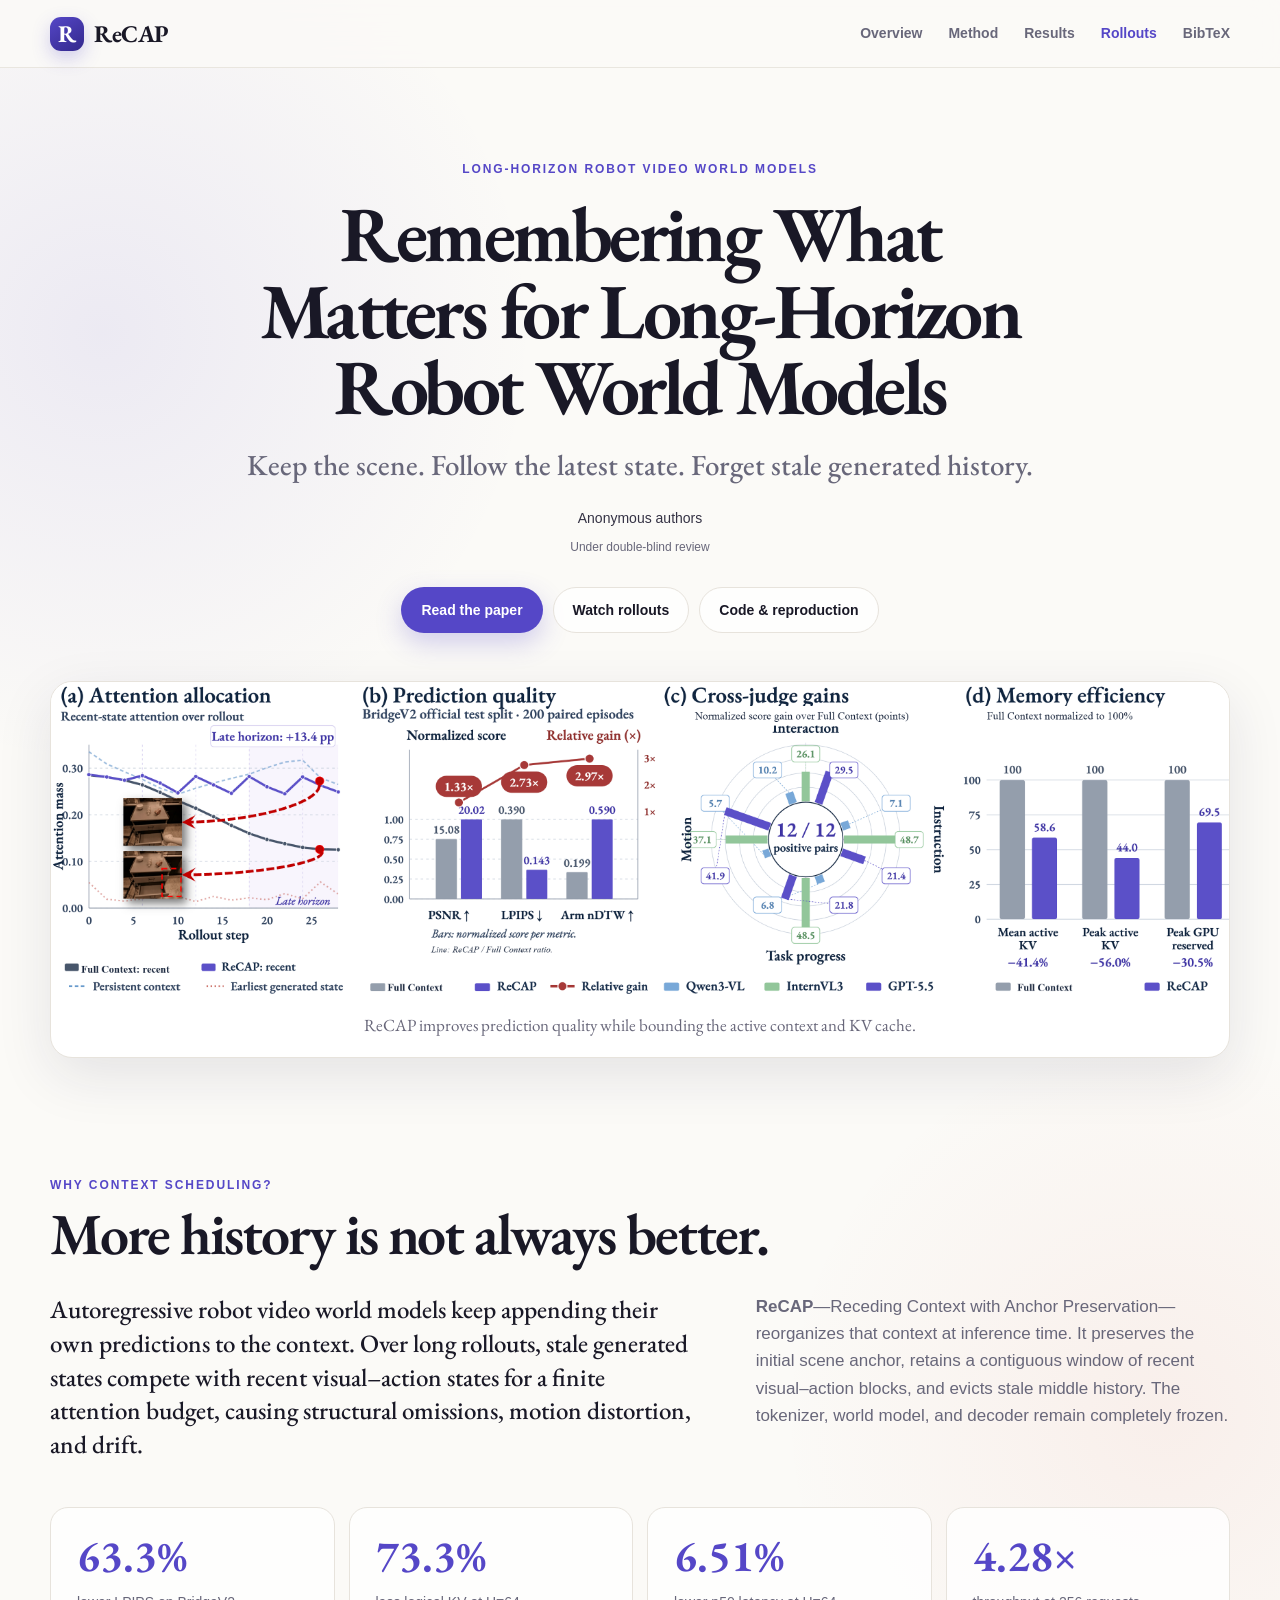
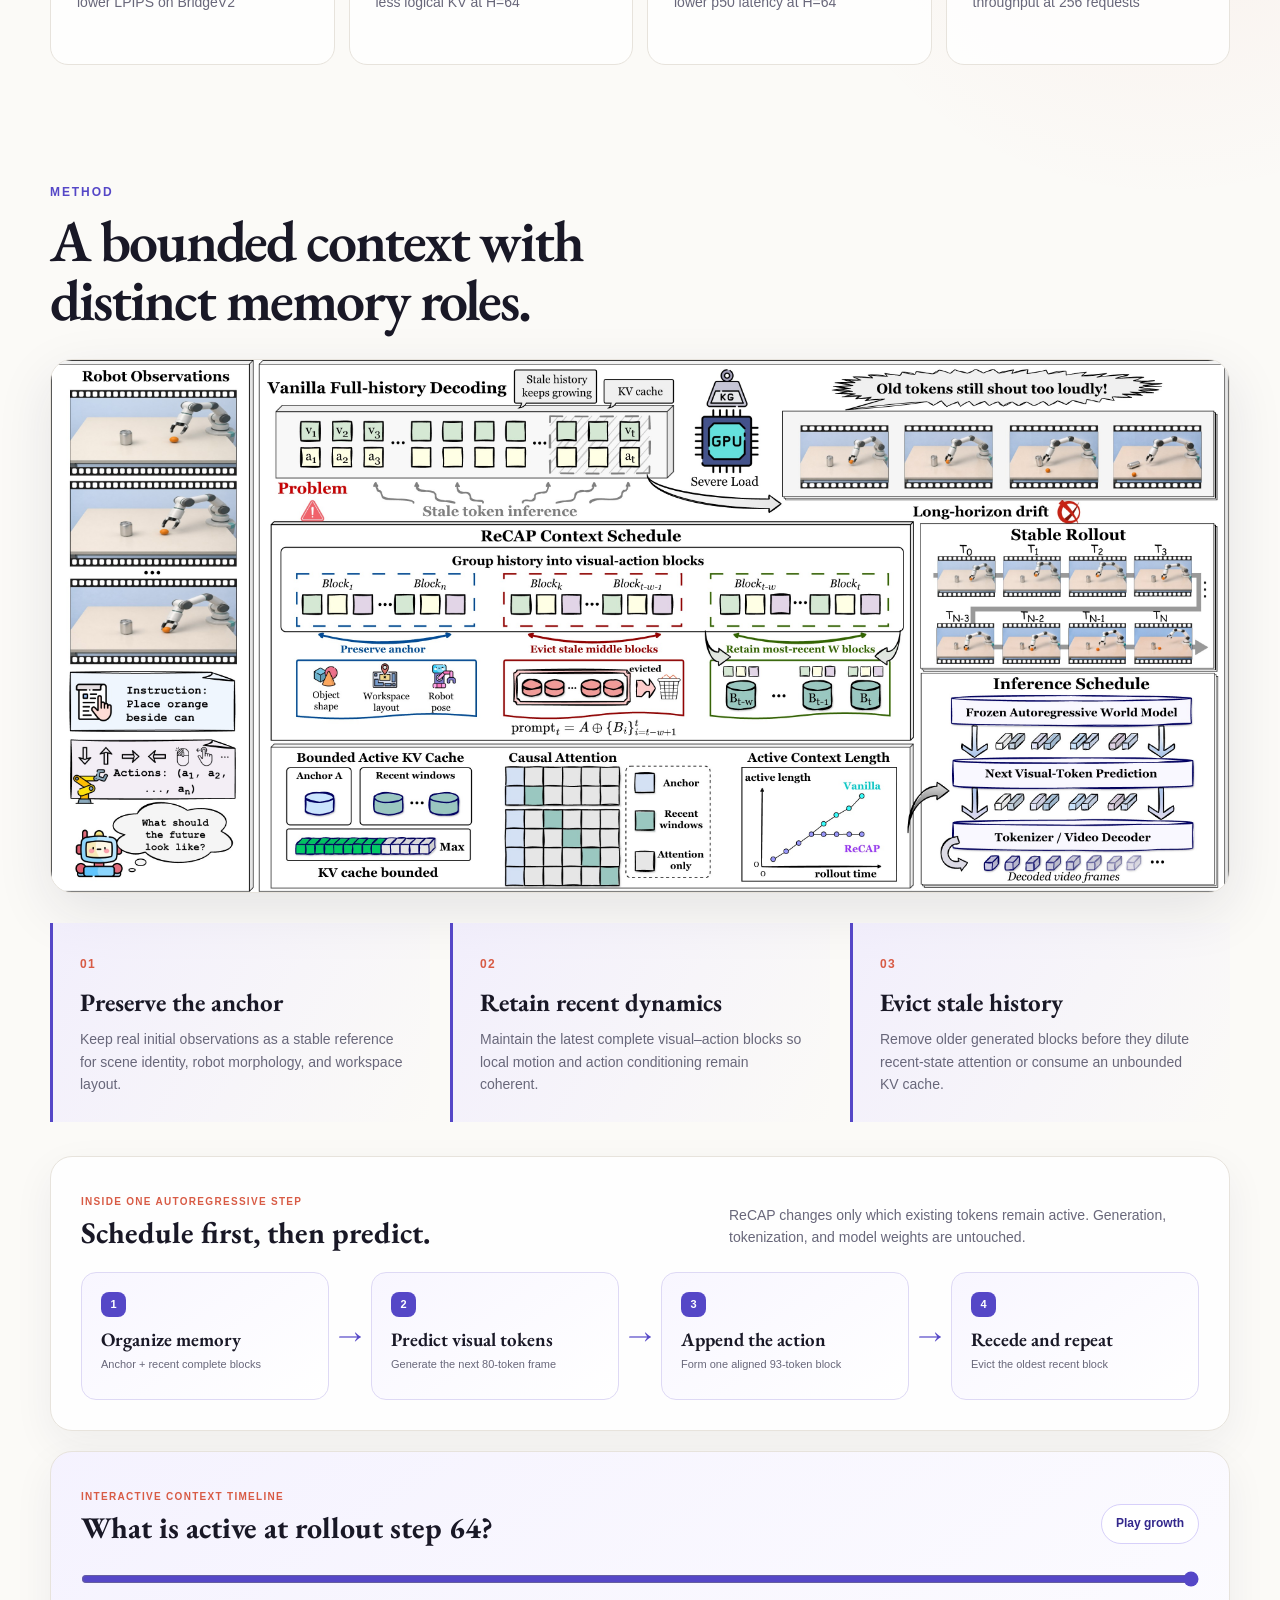
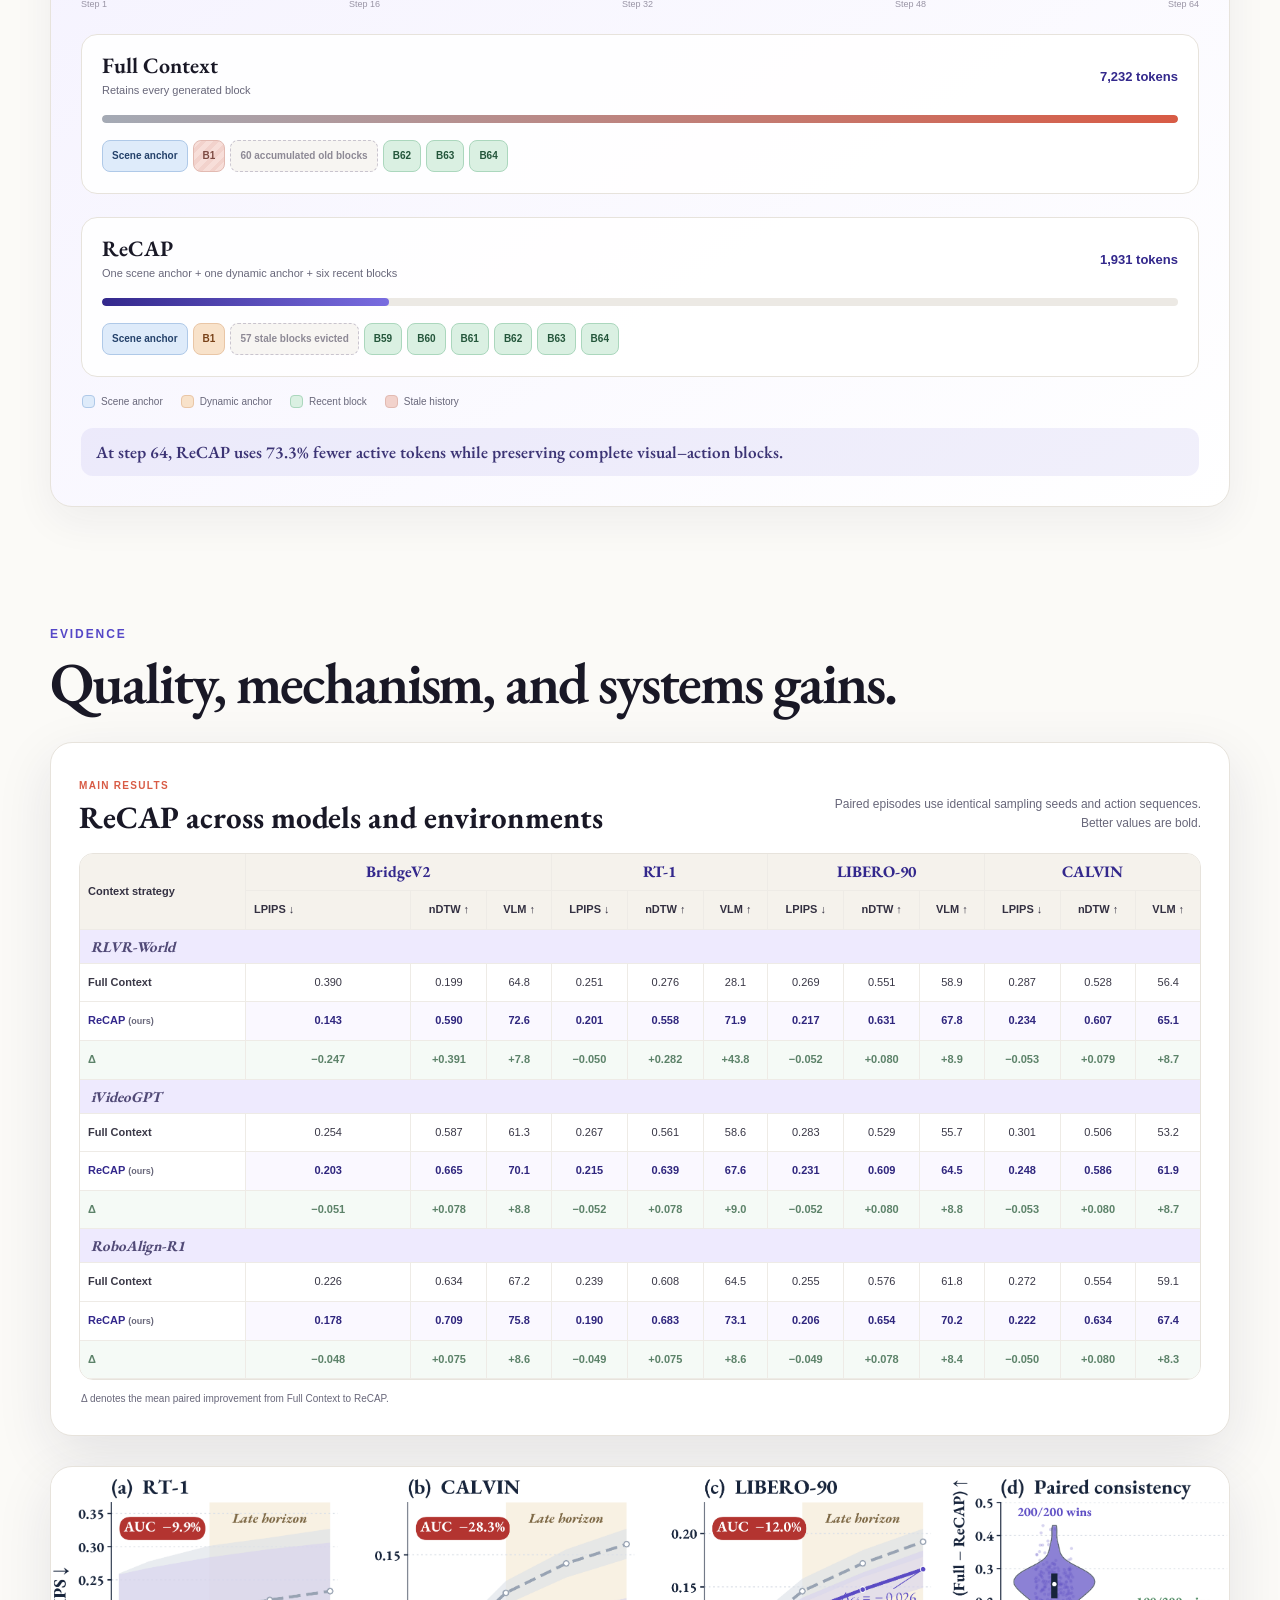
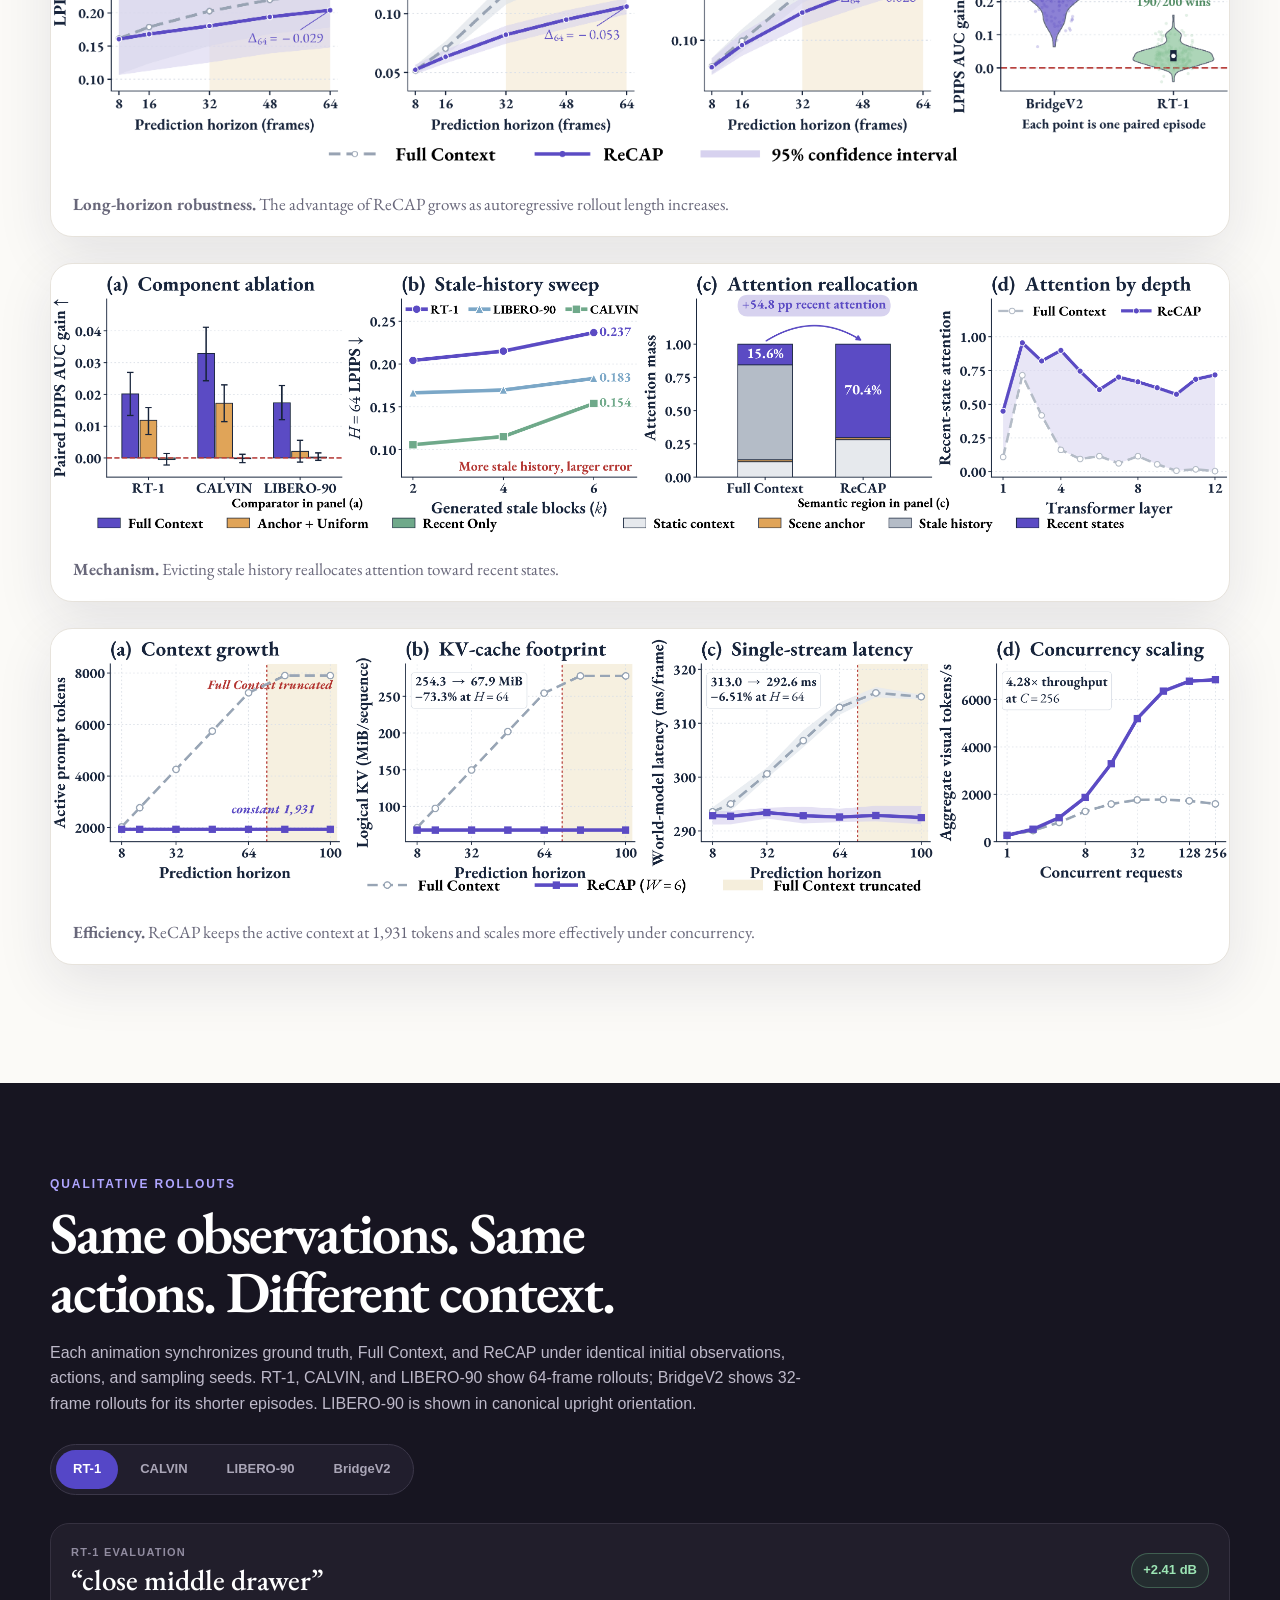
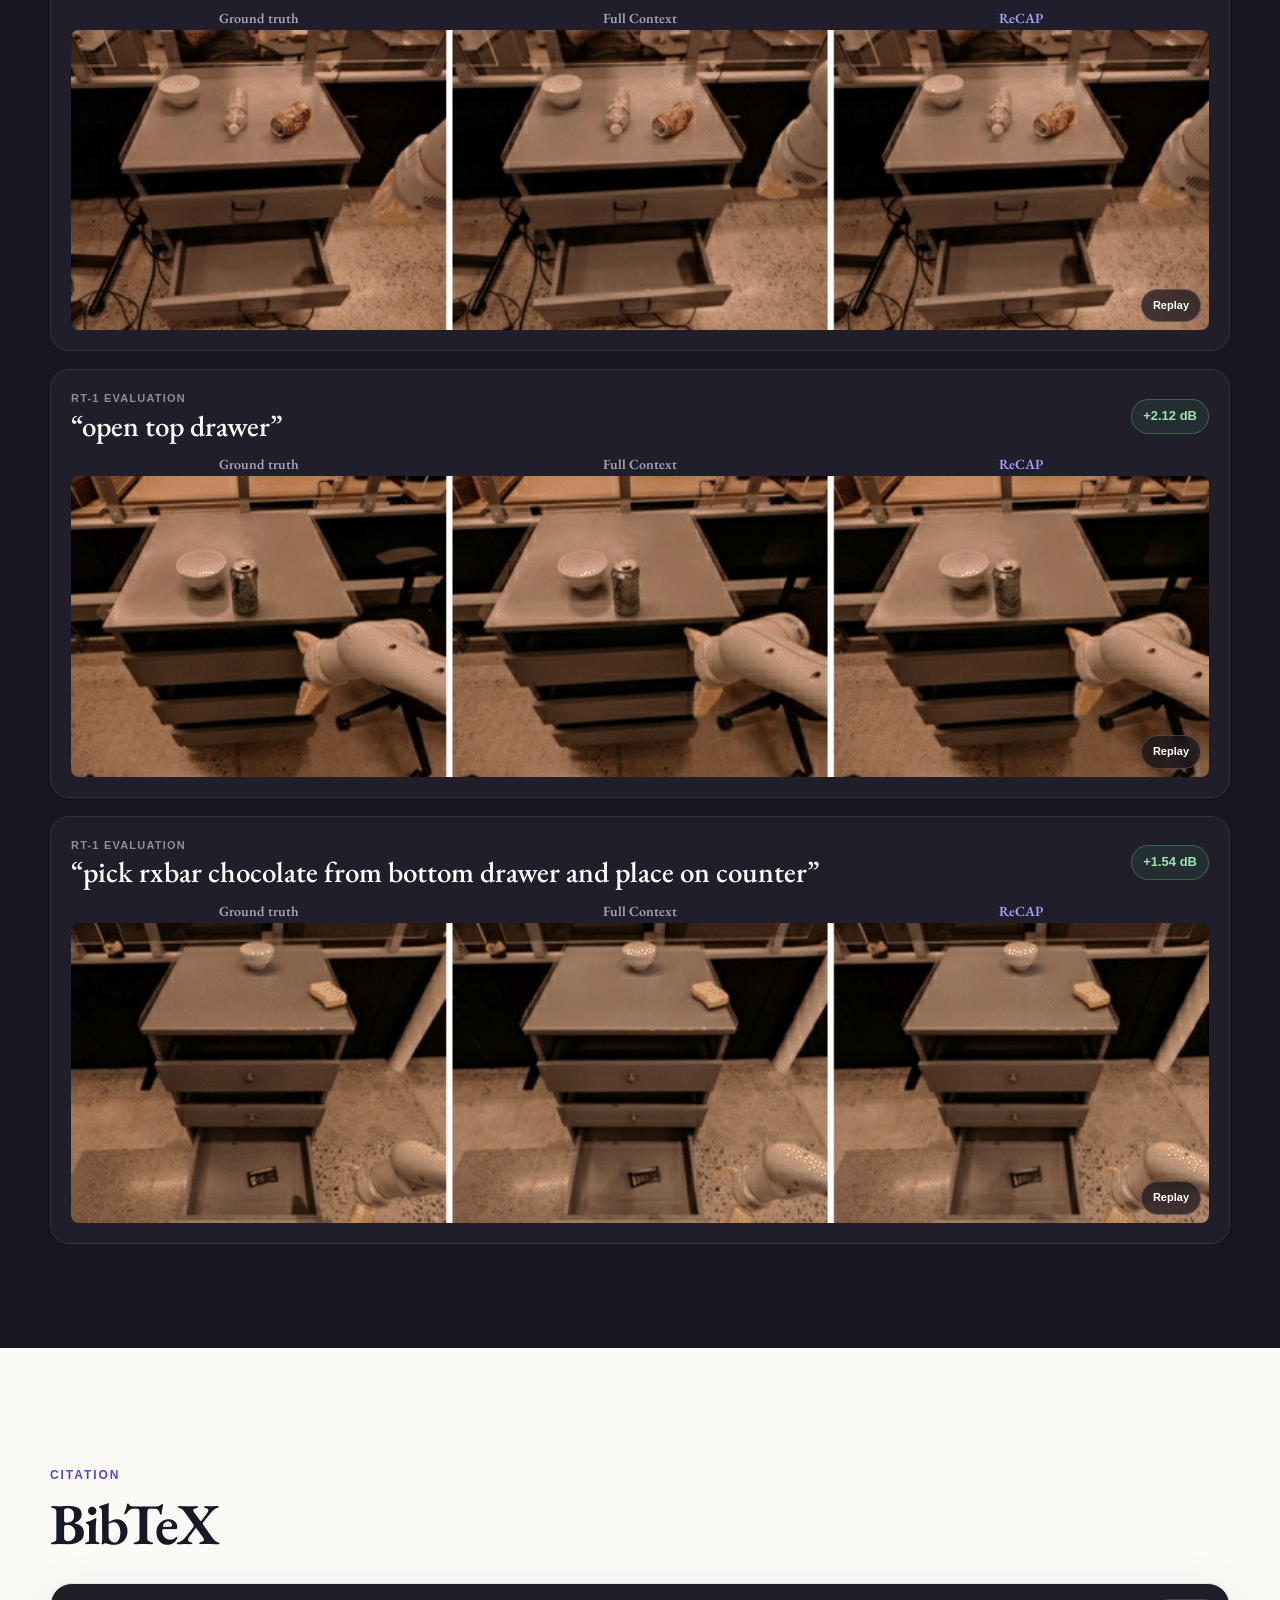
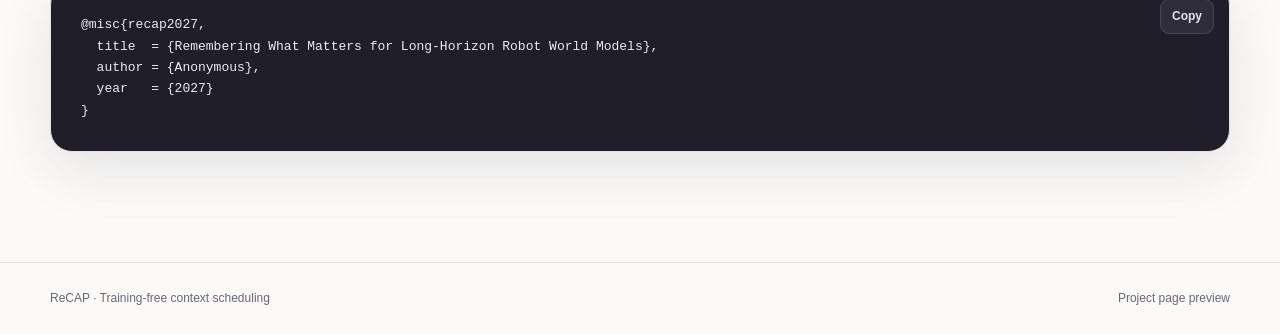
==== site/index.html @ 0632f899 "Prepare anonymous ReCAP review snapshot" ====
<!doctype html>
<html lang="en">
<head>
  <meta charset="utf-8">
  <meta name="viewport" content="width=device-width, initial-scale=1">
  <meta name="description" content="ReCAP is a training-free context scheduler for stable and efficient long-horizon robot video world models.">
  <title>ReCAP — Efficient Context Scheduling for Robot Video World Models</title>
  <link rel="stylesheet" href="styles.css">
</head>
<body>
  <header class="site-header">
    <a class="brand" href="#top" aria-label="ReCAP home">
      <span class="brand-mark">R</span>
      <span>ReCAP</span>
    </a>
    <button class="menu-button" type="button" aria-label="Toggle navigation" aria-expanded="false">Menu</button>
    <nav class="site-nav" aria-label="Primary navigation">
      <a href="#overview">Overview</a>
      <a href="#method">Method</a>
      <a href="#results">Results</a>
      <a href="#rollouts">Rollouts</a>
      <a href="#bibtex">BibTeX</a>
    </nav>
  </header>

  <main id="top">
    <section class="hero section-shell">
      <div class="eyebrow">Long-horizon robot video world models</div>
      <h1>Remembering What Matters for Long-Horizon Robot World Models</h1>
      <p class="hero-deck">
        Keep the scene. Follow the latest state. Forget stale generated history.
      </p>
      <div class="authors">
        <span>Anonymous authors</span>
      </div>
      <p class="author-note">Under double-blind review</p>
      <div class="hero-actions">
        <a class="button button-primary" href="paper.pdf">Read the paper</a>
        <a class="button button-secondary" href="#rollouts">Watch rollouts</a>
        <a class="button button-secondary" href="../README.md">Code &amp; reproduction</a>
      </div>
      <figure class="hero-figure reveal">
        <img src="assets/teaser.png" alt="Overview of ReCAP gains in attention, prediction quality, VLM judging, and memory efficiency">
        <figcaption>ReCAP improves prediction quality while bounding the active context and KV cache.</figcaption>
      </figure>
    </section>

    <section id="overview" class="paper-section section-shell reveal">
      <div class="section-kicker">Why context scheduling?</div>
      <h2>More history is not always better.</h2>
      <div class="overview-grid">
        <p class="lead">
          Autoregressive robot video world models keep appending their own predictions to the
          context. Over long rollouts, stale generated states compete with recent visual–action
          states for a finite attention budget, causing structural omissions, motion distortion,
          and drift.
        </p>
        <p>
          <strong>ReCAP</strong>—Receding Context with Anchor Preservation—reorganizes that
          context at inference time. It preserves the initial scene anchor, retains a contiguous
          window of recent visual–action blocks, and evicts stale middle history. The tokenizer,
          world model, and decoder remain completely frozen.
        </p>
      </div>
      <div class="metric-grid" aria-label="Key results">
        <article class="metric-card">
          <strong>63.3%</strong>
          <span>lower LPIPS on BridgeV2</span>
        </article>
        <article class="metric-card">
          <strong>73.3%</strong>
          <span>less logical KV at H=64</span>
        </article>
        <article class="metric-card">
          <strong>6.51%</strong>
          <span>lower p50 latency at H=64</span>
        </article>
        <article class="metric-card">
          <strong>4.28×</strong>
          <span>throughput at 256 requests</span>
        </article>
      </div>
    </section>

    <section id="method" class="paper-section section-shell reveal">
      <div class="section-kicker">Method</div>
      <h2>A bounded context with distinct memory roles.</h2>
      <figure class="wide-figure">
        <img src="assets/method.jpg" alt="Diagram comparing full-history decoding with the ReCAP context schedule">
      </figure>
      <div class="method-steps">
        <article>
          <span class="step-number">01</span>
          <h3>Preserve the anchor</h3>
          <p>Keep real initial observations as a stable reference for scene identity, robot morphology, and workspace layout.</p>
        </article>
        <article>
          <span class="step-number">02</span>
          <h3>Retain recent dynamics</h3>
          <p>Maintain the latest complete visual–action blocks so local motion and action conditioning remain coherent.</p>
        </article>
        <article>
          <span class="step-number">03</span>
          <h3>Evict stale history</h3>
          <p>Remove older generated blocks before they dilute recent-state attention or consume an unbounded KV cache.</p>
        </article>
      </div>

      <div class="decode-explainer">
        <div class="explainer-heading">
          <div>
            <span class="mini-kicker">Inside one autoregressive step</span>
            <h3>Schedule first, then predict.</h3>
          </div>
          <p>ReCAP changes only which existing tokens remain active. Generation, tokenization, and model weights are untouched.</p>
        </div>
        <div class="principle-flow" aria-label="ReCAP inference flow">
          <article class="flow-card">
            <span>1</span>
            <strong>Organize memory</strong>
            <small>Anchor + recent complete blocks</small>
          </article>
          <div class="flow-arrow" aria-hidden="true">→</div>
          <article class="flow-card">
            <span>2</span>
            <strong>Predict visual tokens</strong>
            <small>Generate the next 80-token frame</small>
          </article>
          <div class="flow-arrow" aria-hidden="true">→</div>
          <article class="flow-card">
            <span>3</span>
            <strong>Append the action</strong>
            <small>Form one aligned 93-token block</small>
          </article>
          <div class="flow-arrow" aria-hidden="true">→</div>
          <article class="flow-card">
            <span>4</span>
            <strong>Recede and repeat</strong>
            <small>Evict the oldest recent block</small>
          </article>
        </div>
      </div>

      <div class="context-demo">
        <div class="demo-header">
          <div>
            <span class="mini-kicker">Interactive context timeline</span>
            <h3>What is active at rollout step <output id="step-output" for="step-slider">64</output>?</h3>
          </div>
          <button class="play-context" type="button" data-play-context>Play growth</button>
        </div>
        <input id="step-slider" class="step-slider" type="range" min="1" max="64" value="64" aria-label="Rollout step">
        <div class="timeline-scale" aria-hidden="true"><span>Step 1</span><span>Step 16</span><span>Step 32</span><span>Step 48</span><span>Step 64</span></div>

        <article class="context-row full-row">
          <div class="context-row-heading">
            <div><strong>Full Context</strong><span>Retains every generated block</span></div>
            <output id="full-token-count">7,232 tokens</output>
          </div>
          <div class="context-meter"><span id="full-meter"></span></div>
          <div class="block-strip" id="full-blocks" aria-label="Full Context active blocks"></div>
        </article>

        <article class="context-row recap-row">
          <div class="context-row-heading">
            <div><strong>ReCAP</strong><span>One scene anchor + one dynamic anchor + six recent blocks</span></div>
            <output id="recap-token-count">1,931 tokens</output>
          </div>
          <div class="context-meter"><span id="recap-meter"></span></div>
          <div class="block-strip" id="recap-blocks" aria-label="ReCAP active blocks"></div>
        </article>

        <div class="block-legend">
          <span><i class="anchor-swatch"></i>Scene anchor</span>
          <span><i class="dynamic-swatch"></i>Dynamic anchor</span>
          <span><i class="recent-swatch"></i>Recent block</span>
          <span><i class="stale-swatch"></i>Stale history</span>
        </div>
        <p class="demo-takeaway" id="demo-takeaway">
          At step 64, ReCAP uses 73.3% fewer active tokens while preserving complete visual–action blocks.
        </p>
      </div>
    </section>

    <section id="results" class="paper-section section-shell reveal">
      <div class="section-kicker">Evidence</div>
      <h2>Quality, mechanism, and systems gains.</h2>
      <div class="benchmark-card">
        <div class="benchmark-heading">
          <div>
            <span class="mini-kicker">Main results</span>
            <h3>ReCAP across models and environments</h3>
          </div>
          <p>Paired episodes use identical sampling seeds and action sequences. Better values are bold.</p>
        </div>
        <div class="table-scroll" role="region" aria-label="Main benchmark results" tabindex="0">
          <table class="benchmark-table">
            <thead>
              <tr>
                <th rowspan="2">Context strategy</th>
                <th colspan="3">BridgeV2</th>
                <th colspan="3">RT-1</th>
                <th colspan="3">LIBERO-90</th>
                <th colspan="3">CALVIN</th>
              </tr>
              <tr>
                <th>LPIPS ↓</th><th>nDTW ↑</th><th>VLM ↑</th>
                <th>LPIPS ↓</th><th>nDTW ↑</th><th>VLM ↑</th>
                <th>LPIPS ↓</th><th>nDTW ↑</th><th>VLM ↑</th>
                <th>LPIPS ↓</th><th>nDTW ↑</th><th>VLM ↑</th>
              </tr>
            </thead>
            <tbody>
              <tr class="backbone-row"><th colspan="13">RLVR-World</th></tr>
              <tr>
                <th>Full Context</th>
                <td>0.390</td><td>0.199</td><td>64.8</td>
                <td>0.251</td><td>0.276</td><td>28.1</td>
                <td>0.269</td><td>0.551</td><td>58.9</td>
                <td>0.287</td><td>0.528</td><td>56.4</td>
              </tr>
              <tr class="ours-row">
                <th>ReCAP <span>(ours)</span></th>
                <td><strong>0.143</strong></td><td><strong>0.590</strong></td><td><strong>72.6</strong></td>
                <td><strong>0.201</strong></td><td><strong>0.558</strong></td><td><strong>71.9</strong></td>
                <td><strong>0.217</strong></td><td><strong>0.631</strong></td><td><strong>67.8</strong></td>
                <td><strong>0.234</strong></td><td><strong>0.607</strong></td><td><strong>65.1</strong></td>
              </tr>
              <tr class="delta-row">
                <th>Δ</th>
                <td>−0.247</td><td>+0.391</td><td>+7.8</td>
                <td>−0.050</td><td>+0.282</td><td>+43.8</td>
                <td>−0.052</td><td>+0.080</td><td>+8.9</td>
                <td>−0.053</td><td>+0.079</td><td>+8.7</td>
              </tr>

              <tr class="backbone-row"><th colspan="13">iVideoGPT</th></tr>
              <tr>
                <th>Full Context</th>
                <td>0.254</td><td>0.587</td><td>61.3</td>
                <td>0.267</td><td>0.561</td><td>58.6</td>
                <td>0.283</td><td>0.529</td><td>55.7</td>
                <td>0.301</td><td>0.506</td><td>53.2</td>
              </tr>
              <tr class="ours-row">
                <th>ReCAP <span>(ours)</span></th>
                <td><strong>0.203</strong></td><td><strong>0.665</strong></td><td><strong>70.1</strong></td>
                <td><strong>0.215</strong></td><td><strong>0.639</strong></td><td><strong>67.6</strong></td>
                <td><strong>0.231</strong></td><td><strong>0.609</strong></td><td><strong>64.5</strong></td>
                <td><strong>0.248</strong></td><td><strong>0.586</strong></td><td><strong>61.9</strong></td>
              </tr>
              <tr class="delta-row">
                <th>Δ</th>
                <td>−0.051</td><td>+0.078</td><td>+8.8</td>
                <td>−0.052</td><td>+0.078</td><td>+9.0</td>
                <td>−0.052</td><td>+0.080</td><td>+8.8</td>
                <td>−0.053</td><td>+0.080</td><td>+8.7</td>
              </tr>

              <tr class="backbone-row"><th colspan="13">RoboAlign-R1</th></tr>
              <tr>
                <th>Full Context</th>
                <td>0.226</td><td>0.634</td><td>67.2</td>
                <td>0.239</td><td>0.608</td><td>64.5</td>
                <td>0.255</td><td>0.576</td><td>61.8</td>
                <td>0.272</td><td>0.554</td><td>59.1</td>
              </tr>
              <tr class="ours-row">
                <th>ReCAP <span>(ours)</span></th>
                <td><strong>0.178</strong></td><td><strong>0.709</strong></td><td><strong>75.8</strong></td>
                <td><strong>0.190</strong></td><td><strong>0.683</strong></td><td><strong>73.1</strong></td>
                <td><strong>0.206</strong></td><td><strong>0.654</strong></td><td><strong>70.2</strong></td>
                <td><strong>0.222</strong></td><td><strong>0.634</strong></td><td><strong>67.4</strong></td>
              </tr>
              <tr class="delta-row">
                <th>Δ</th>
                <td>−0.048</td><td>+0.075</td><td>+8.6</td>
                <td>−0.049</td><td>+0.075</td><td>+8.6</td>
                <td>−0.049</td><td>+0.078</td><td>+8.4</td>
                <td>−0.050</td><td>+0.080</td><td>+8.3</td>
              </tr>
            </tbody>
          </table>
        </div>
        <p class="table-note">Δ denotes the mean paired improvement from Full Context to ReCAP.</p>
      </div>
      <div class="result-stack">
        <figure class="result-figure">
          <img src="assets/long-horizon.png" alt="Long-horizon prediction quality across RT-1, CALVIN, and LIBERO-90">
          <figcaption><strong>Long-horizon robustness.</strong> The advantage of ReCAP grows as autoregressive rollout length increases.</figcaption>
        </figure>
        <figure class="result-figure">
          <img src="assets/mechanism.png" alt="Component ablation, stale-history intervention, and attention analysis">
          <figcaption><strong>Mechanism.</strong> Evicting stale history reallocates attention toward recent states.</figcaption>
        </figure>
        <figure class="result-figure">
          <img src="assets/efficiency.png" alt="Prompt length, KV memory, latency, and concurrency scaling">
          <figcaption><strong>Efficiency.</strong> ReCAP keeps the active context at 1,931 tokens and scales more effectively under concurrency.</figcaption>
        </figure>
      </div>
    </section>

    <section id="rollouts" class="paper-section rollout-section reveal">
      <div class="section-shell">
        <div class="section-kicker">Qualitative rollouts</div>
        <h2>Same observations. Same actions. Different context.</h2>
        <p class="section-intro">
          Each animation synchronizes ground truth, Full Context, and ReCAP under identical
          initial observations, actions, and sampling seeds. RT-1, CALVIN, and LIBERO-90
          show 64-frame rollouts; BridgeV2 shows 32-frame rollouts for its shorter episodes.
          LIBERO-90 is shown in canonical upright orientation.
        </p>
        <div class="tabs" role="tablist" aria-label="Rollout dataset">
          <button class="tab is-active" role="tab" aria-selected="true" data-tab="rt1">RT-1</button>
          <button class="tab" role="tab" aria-selected="false" data-tab="calvin">CALVIN</button>
          <button class="tab" role="tab" aria-selected="false" data-tab="libero">LIBERO-90</button>
          <button class="tab" role="tab" aria-selected="false" data-tab="bridge">BridgeV2</button>
        </div>

        <div class="tab-panel is-active" data-panel="rt1">
          <div class="case-grid">
            <article class="case-card">
              <div class="case-copy"><span class="split">RT-1 evaluation</span><h3>“close middle drawer”</h3><span class="gain">+2.41 dB</span></div>
              <div class="triptych-labels"><span>Ground truth</span><span>Full Context</span><span>ReCAP</span></div>
              <img src="assets/gifs/rt1-1.gif" alt="Animated RT-1 comparison for close middle drawer">
              <button class="replay" type="button" data-replay>Replay</button>
            </article>
            <article class="case-card">
              <div class="case-copy"><span class="split">RT-1 evaluation</span><h3>“open top drawer”</h3><span class="gain">+2.12 dB</span></div>
              <div class="triptych-labels"><span>Ground truth</span><span>Full Context</span><span>ReCAP</span></div>
              <img src="assets/gifs/rt1-2.gif" alt="Animated RT-1 comparison for open top drawer">
              <button class="replay" type="button" data-replay>Replay</button>
            </article>
            <article class="case-card">
              <div class="case-copy"><span class="split">RT-1 evaluation</span><h3>“pick rxbar chocolate from bottom drawer and place on counter”</h3><span class="gain">+1.54 dB</span></div>
              <div class="triptych-labels"><span>Ground truth</span><span>Full Context</span><span>ReCAP</span></div>
              <img src="assets/gifs/rt1-3.gif" alt="Animated RT-1 comparison for picking chocolate from a drawer">
              <button class="replay" type="button" data-replay>Replay</button>
            </article>
          </div>
        </div>

        <div class="tab-panel" data-panel="calvin">
          <div class="case-grid">
            <article class="case-card">
              <div class="case-copy"><span class="split">CALVIN validation</span><h3>“go slide the pink block to the left”</h3><span class="gain">+5.23 dB</span></div>
              <div class="triptych-labels"><span>Ground truth</span><span>Full Context</span><span>ReCAP</span></div>
              <img src="assets/gifs/calvin-1.gif" alt="Animated CALVIN comparison for sliding the pink block">
              <button class="replay" type="button" data-replay>Replay</button>
            </article>
            <article class="case-card">
              <div class="case-copy"><span class="split">CALVIN validation</span><h3>“grasp the handle of the drawer, then close it”</h3><span class="gain">+4.75 dB</span></div>
              <div class="triptych-labels"><span>Ground truth</span><span>Full Context</span><span>ReCAP</span></div>
              <img src="assets/gifs/calvin-2.gif" alt="Animated CALVIN comparison for closing the drawer">
              <button class="replay" type="button" data-replay>Replay</button>
            </article>
            <article class="case-card">
              <div class="case-copy"><span class="split">CALVIN validation</span><h3>“go towards the red block in the drawer and grasp it”</h3><span class="gain">+4.61 dB</span></div>
              <div class="triptych-labels"><span>Ground truth</span><span>Full Context</span><span>ReCAP</span></div>
              <img src="assets/gifs/calvin-3.gif" alt="Animated CALVIN comparison for grasping the red block">
              <button class="replay" type="button" data-replay>Replay</button>
            </article>
          </div>
        </div>

        <div class="tab-panel" data-panel="libero">
          <div class="case-grid">
            <article class="case-card">
              <div class="case-copy"><span class="split">LIBERO-90 held-out task</span><h3>“pick up the alphabet soup and put it in the basket”</h3><span class="gain">+6.04 dB</span></div>
              <div class="triptych-labels"><span>Ground truth</span><span>Full Context</span><span>ReCAP</span></div>
              <img src="assets/gifs/libero-1.gif" alt="Animated LIBERO comparison for putting alphabet soup in a basket">
              <button class="replay" type="button" data-replay>Replay</button>
            </article>
            <article class="case-card">
              <div class="case-copy"><span class="split">LIBERO-90 held-out task</span><h3>“pick up the book and place it in the right compartment of the caddy”</h3><span class="gain">+3.92 dB</span></div>
              <div class="triptych-labels"><span>Ground truth</span><span>Full Context</span><span>ReCAP</span></div>
              <img src="assets/gifs/libero-2.gif" alt="Animated LIBERO comparison for placing a book in a caddy">
              <button class="replay" type="button" data-replay>Replay</button>
            </article>
            <article class="case-card">
              <div class="case-copy"><span class="split">LIBERO-90 held-out task</span><h3>“put the chocolate pudding to the right of the plate”</h3><span class="gain">+2.61 dB</span></div>
              <div class="triptych-labels"><span>Ground truth</span><span>Full Context</span><span>ReCAP</span></div>
              <img src="assets/gifs/libero-3.gif" alt="Animated LIBERO comparison for moving chocolate pudding">
              <button class="replay" type="button" data-replay>Replay</button>
            </article>
          </div>
        </div>
        <div class="tab-panel" data-panel="bridge">
          <p class="section-intro">Three high-gain examples selected from 24 validation candidates. Each rollout observes one frame and predicts the next 32. Badges show mean PSNR improvement across all 32 predictions; task descriptions label the episodes.</p>
          <div class="case-grid">
            <article class="case-card">
              <div class="case-copy"><span class="split">BridgeV2 validation · 32 frames</span><h3>“Place the pot on top of the towel.”</h3><span class="gain" title="Mean PSNR improvement over all 32 predicted frames">+0.78 dB</span></div>
              <div class="triptych-labels"><span>Ground truth</span><span>Full Context</span><span>ReCAP</span></div>
              <img src="assets/gifs/bridge-1.gif" width="728" height="192" loading="lazy" alt="Animated BridgeV2 comparison: Place the pot on top of the towel.">
              <button class="replay" type="button" data-replay>Replay</button>
            </article>
            <article class="case-card">
              <div class="case-copy"><span class="split">BridgeV2 validation · 32 frames</span><h3>“put the broccoli next to the bowl”</h3><span class="gain" title="Mean PSNR improvement over all 32 predicted frames">+4.02 dB</span></div>
              <div class="triptych-labels"><span>Ground truth</span><span>Full Context</span><span>ReCAP</span></div>
              <img src="assets/gifs/bridge-2.gif" width="728" height="192" loading="lazy" alt="Animated BridgeV2 comparison: put the broccoli next to the bowl">
              <button class="replay" type="button" data-replay>Replay</button>
            </article>
            <article class="case-card">
              <div class="case-copy"><span class="split">BridgeV2 validation · 32 frames</span><h3>“Move the spatula to corner of the table.”</h3><span class="gain" title="Mean PSNR improvement over all 32 predicted frames">+2.30 dB</span></div>
              <div class="triptych-labels"><span>Ground truth</span><span>Full Context</span><span>ReCAP</span></div>
              <img src="assets/gifs/bridge-3.gif" width="728" height="192" loading="lazy" alt="Animated BridgeV2 comparison: Move the spatula to corner of the table.">
              <button class="replay" type="button" data-replay>Replay</button>
            </article>
          </div>
        </div>
      </div>
    </section>

    <section id="bibtex" class="paper-section section-shell reveal">
      <div class="section-kicker">Citation</div>
      <h2>BibTeX</h2>
      <div class="bibtex-wrap">
        <pre id="bibtex-code">@misc{recap2027,
  title  = {Remembering What Matters for Long-Horizon Robot World Models},
  author = {Anonymous},
  year   = {2027}
}</pre>
        <button class="copy-button" type="button" data-copy>Copy</button>
      </div>
    </section>
  </main>

  <footer>
    <div class="section-shell footer-inner">
      <span>ReCAP · Training-free context scheduling</span>
      <span>Project page preview</span>
    </div>
  </footer>
  <script src="script.js"></script>
</body>
</html>
---- site/styles.css ----
@font-face {
  font-family: "EB Garamond";
  src: url("assets/EBGaramond.ttf") format("truetype");
  font-style: normal;
  font-weight: 400 800;
  font-display: swap;
}

:root {
  --ink: #191826;
  --muted: #68677a;
  --paper: #fbfaf7;
  --surface: #ffffff;
  --line: #e7e3dc;
  --purple: #5547c7;
  --purple-dark: #33288c;
  --purple-soft: #eeeafe;
  --coral: #d85b45;
  --shadow: 0 18px 55px rgba(31, 27, 68, 0.1);
  --radius: 22px;
}

* {
  box-sizing: border-box;
}

html {
  scroll-behavior: smooth;
  scroll-padding-top: 84px;
}

body {
  margin: 0;
  color: var(--ink);
  background:
    radial-gradient(circle at 8% 4%, rgba(85, 71, 199, 0.09), transparent 27rem),
    radial-gradient(circle at 91% 17%, rgba(216, 91, 69, 0.07), transparent 24rem),
    var(--paper);
  font-family: Inter, ui-sans-serif, -apple-system, BlinkMacSystemFont, "Segoe UI", sans-serif;
  line-height: 1.6;
}

img {
  display: block;
  max-width: 100%;
}

a {
  color: inherit;
}

.section-shell {
  width: min(1180px, calc(100% - 40px));
  margin-inline: auto;
}

.site-header {
  position: sticky;
  z-index: 20;
  top: 0;
  display: flex;
  align-items: center;
  min-height: 68px;
  padding: 0 max(24px, calc((100vw - 1180px) / 2));
  border-bottom: 1px solid rgba(231, 227, 220, 0.85);
  background: rgba(251, 250, 247, 0.86);
  backdrop-filter: blur(16px);
}

.brand {
  display: inline-flex;
  align-items: center;
  gap: 10px;
  text-decoration: none;
  font: 700 24px/1 "EB Garamond", Georgia, serif;
  letter-spacing: -0.02em;
}

.brand-mark {
  display: grid;
  width: 34px;
  height: 34px;
  place-items: center;
  border-radius: 11px;
  color: white;
  background: linear-gradient(145deg, var(--purple), var(--purple-dark));
  box-shadow: 0 7px 18px rgba(85, 71, 199, 0.25);
}

.site-nav {
  display: flex;
  gap: 26px;
  margin-left: auto;
}

.site-nav a {
  color: var(--muted);
  font-size: 14px;
  font-weight: 650;
  text-decoration: none;
  transition: color 160ms ease;
}

.site-nav a:hover,
.site-nav a.is-current {
  color: var(--purple);
}

.menu-button {
  display: none;
  margin-left: auto;
  border: 0;
  background: none;
  color: var(--ink);
  font: inherit;
  font-weight: 700;
}

.hero {
  padding-top: 92px;
  text-align: center;
}

.eyebrow,
.section-kicker {
  color: var(--purple);
  font-size: 12px;
  font-weight: 800;
  letter-spacing: 0.16em;
  text-transform: uppercase;
}

h1,
h2,
h3 {
  font-family: "EB Garamond", Georgia, serif;
  text-wrap: balance;
}

h1 {
  max-width: 1030px;
  margin: 16px auto 22px;
  font-size: clamp(46px, 6.4vw, 78px);
  font-weight: 650;
  letter-spacing: -0.045em;
  line-height: 0.98;
}

.hero-deck {
  margin: 0 auto 24px;
  color: var(--muted);
  font: 500 clamp(21px, 2.5vw, 29px)/1.25 "EB Garamond", Georgia, serif;
}

.authors {
  display: flex;
  max-width: 980px;
  flex-wrap: wrap;
  justify-content: center;
  gap: 3px 18px;
  margin: 0 auto;
  color: #343244;
  font-size: 14px;
}

.author-note {
  margin: 9px 0 0;
  color: var(--muted);
  font-size: 12px;
}

.hero-actions {
  display: flex;
  flex-wrap: wrap;
  justify-content: center;
  gap: 10px;
  margin: 30px 0 48px;
}

.button {
  display: inline-flex;
  min-height: 46px;
  align-items: center;
  justify-content: center;
  padding: 0 19px;
  border: 1px solid transparent;
  border-radius: 999px;
  font-size: 14px;
  font-weight: 750;
  text-decoration: none;
}

.button-primary {
  color: white;
  background: var(--purple);
  box-shadow: 0 10px 26px rgba(85, 71, 199, 0.25);
}

.button-secondary {
  border-color: var(--line);
  background: rgba(255, 255, 255, 0.8);
}

.button-disabled {
  color: #9b98a4;
  border-color: var(--line);
  background: #f2f0ec;
}

.hero-figure,
.wide-figure,
.result-figure {
  overflow: hidden;
  margin: 0;
  border: 1px solid var(--line);
  border-radius: var(--radius);
  background: white;
  box-shadow: var(--shadow);
}

.hero-figure img {
  width: 100%;
}

figcaption {
  padding: 16px 22px 18px;
  color: var(--muted);
  font-family: "EB Garamond", Georgia, serif;
  font-size: 17px;
}

.paper-section {
  padding-top: 118px;
}

h2 {
  max-width: 850px;
  margin: 9px 0 30px;
  font-size: clamp(38px, 5vw, 58px);
  font-weight: 620;
  letter-spacing: -0.035em;
  line-height: 1.02;
}

.overview-grid {
  display: grid;
  grid-template-columns: 1.15fr 0.85fr;
  gap: 64px;
  color: var(--muted);
  font-size: 17px;
}

.overview-grid p {
  margin: 0;
}

.overview-grid .lead {
  color: var(--ink);
  font: 500 25px/1.35 "EB Garamond", Georgia, serif;
}

.metric-grid {
  display: grid;
  grid-template-columns: repeat(4, 1fr);
  gap: 14px;
  margin-top: 45px;
}

.metric-card {
  min-height: 158px;
  padding: 26px;
  border: 1px solid var(--line);
  border-radius: 18px;
  background: rgba(255, 255, 255, 0.82);
}

.metric-card strong {
  display: block;
  color: var(--purple);
  font: 650 44px/1 "EB Garamond", Georgia, serif;
}

.metric-card span {
  display: block;
  margin-top: 13px;
  color: var(--muted);
  font-size: 14px;
}

.wide-figure img {
  width: 100%;
}

.method-steps {
  display: grid;
  grid-template-columns: repeat(3, 1fr);
  gap: 20px;
  margin-top: 30px;
}

.method-steps article {
  padding: 27px;
  border-left: 3px solid var(--purple);
  background: linear-gradient(120deg, rgba(238, 234, 254, 0.7), transparent);
}

.step-number {
  color: var(--coral);
  font-size: 12px;
  font-weight: 850;
  letter-spacing: 0.12em;
}

.method-steps h3 {
  margin: 7px 0 6px;
  font-size: 25px;
}

.method-steps p {
  margin: 0;
  color: var(--muted);
  font-size: 14px;
}

.decode-explainer,
.context-demo {
  margin-top: 34px;
  padding: 30px;
  border: 1px solid var(--line);
  border-radius: var(--radius);
  background: rgba(255, 255, 255, 0.86);
  box-shadow: 0 14px 42px rgba(31, 27, 68, 0.06);
}

.explainer-heading,
.demo-header {
  display: flex;
  align-items: end;
  justify-content: space-between;
  gap: 30px;
}

.explainer-heading h3,
.demo-header h3 {
  margin: 4px 0 0;
  font-size: 30px;
  line-height: 1.05;
}

.explainer-heading p {
  max-width: 470px;
  margin: 0;
  color: var(--muted);
  font-size: 14px;
}

.mini-kicker {
  color: var(--coral);
  font-size: 10px;
  font-weight: 850;
  letter-spacing: 0.13em;
  text-transform: uppercase;
}

.principle-flow {
  display: grid;
  grid-template-columns: 1fr auto 1fr auto 1fr auto 1fr;
  align-items: stretch;
  gap: 9px;
  margin-top: 24px;
}

.flow-card {
  min-height: 128px;
  padding: 19px;
  border: 1px solid #ded9f5;
  border-radius: 15px;
  background: linear-gradient(145deg, #f8f6ff, #fff);
}

.flow-card > span {
  display: grid;
  width: 25px;
  height: 25px;
  place-items: center;
  border-radius: 8px;
  color: white;
  background: var(--purple);
  font-size: 11px;
  font-weight: 850;
}

.flow-card strong,
.flow-card small {
  display: block;
}

.flow-card strong {
  margin-top: 13px;
  font: 650 19px/1.1 "EB Garamond", Georgia, serif;
}

.flow-card small {
  margin-top: 6px;
  color: var(--muted);
  font-size: 11px;
  line-height: 1.35;
}

.flow-arrow {
  display: grid;
  place-items: center;
  color: var(--purple);
  font: 500 24px/1 "EB Garamond", Georgia, serif;
}

.context-demo {
  margin-top: 20px;
  background:
    linear-gradient(145deg, rgba(238, 234, 254, 0.6), rgba(255, 255, 255, 0.94)),
    white;
}

.play-context {
  padding: 9px 14px;
  border: 1px solid #d7d0fa;
  border-radius: 999px;
  color: var(--purple-dark);
  background: white;
  cursor: pointer;
  font: inherit;
  font-size: 12px;
  font-weight: 800;
}

.step-slider {
  width: 100%;
  margin: 27px 0 0;
  accent-color: var(--purple);
}

.timeline-scale {
  display: flex;
  justify-content: space-between;
  margin-top: 3px;
  color: #9994a5;
  font-size: 9px;
}

.context-row {
  margin-top: 23px;
  padding: 20px;
  border: 1px solid var(--line);
  border-radius: 16px;
  background: rgba(255, 255, 255, 0.92);
}

.context-row-heading {
  display: flex;
  align-items: center;
  justify-content: space-between;
  gap: 20px;
}

.context-row-heading strong,
.context-row-heading span {
  display: block;
}

.context-row-heading strong {
  font: 650 22px/1 "EB Garamond", Georgia, serif;
}

.context-row-heading span {
  margin-top: 5px;
  color: var(--muted);
  font-size: 11px;
}

.context-row-heading output {
  color: var(--purple-dark);
  font-size: 13px;
  font-weight: 850;
  white-space: nowrap;
}

.context-meter {
  overflow: hidden;
  height: 8px;
  margin: 15px 0 16px;
  border-radius: 999px;
  background: #ece9e4;
}

.context-meter span {
  display: block;
  width: 0;
  height: 100%;
  border-radius: inherit;
  transition: width 180ms ease;
}

.full-row .context-meter span {
  background: linear-gradient(90deg, #a4aab5, #d85b45);
}

.recap-row .context-meter span {
  background: linear-gradient(90deg, var(--purple-dark), #796ce0);
}

.block-strip {
  display: flex;
  min-height: 34px;
  align-items: center;
  gap: 5px;
}

.memory-block,
.evicted-blocks {
  display: inline-flex;
  height: 32px;
  align-items: center;
  justify-content: center;
  border: 1px solid transparent;
  border-radius: 8px;
  padding: 0 9px;
  font-size: 10px;
  font-weight: 800;
  white-space: nowrap;
}

.memory-block.anchor {
  color: #24416a;
  border-color: #afc9e8;
  background: #deebfa;
}

.memory-block.dynamic {
  color: #794219;
  border-color: #e9c6a6;
  background: #f8e2ca;
}

.memory-block.recent {
  min-width: 34px;
  color: #24563b;
  border-color: #abd7bd;
  background: #daf0e2;
}

.memory-block.stale {
  color: #7d4b43;
  border-color: #e2bab2;
  background: repeating-linear-gradient(135deg, #f7ded9, #f7ded9 5px, #f2d2cc 5px, #f2d2cc 9px);
}

.evicted-blocks {
  color: #8d8995;
  border: 1px dashed #c9c4ce;
  background: rgba(245, 243, 239, 0.8);
}

.block-legend {
  display: flex;
  flex-wrap: wrap;
  gap: 8px 18px;
  margin: 17px 1px 0;
  color: var(--muted);
  font-size: 10px;
}

.block-legend span {
  display: inline-flex;
  align-items: center;
  gap: 6px;
}

.block-legend i {
  width: 13px;
  height: 13px;
  border-radius: 4px;
}

.anchor-swatch { background: #deebfa; border: 1px solid #afc9e8; }
.dynamic-swatch { background: #f8e2ca; border: 1px solid #e9c6a6; }
.recent-swatch { background: #daf0e2; border: 1px solid #abd7bd; }
.stale-swatch { background: #f2d2cc; border: 1px solid #e2bab2; }

.demo-takeaway {
  margin: 18px 0 0;
  padding: 13px 15px;
  border-radius: 12px;
  color: #3c3475;
  background: rgba(85, 71, 199, 0.08);
  font: 600 17px/1.3 "EB Garamond", Georgia, serif;
}

.benchmark-card {
  overflow: hidden;
  margin-bottom: 30px;
  padding: 28px;
  border: 1px solid var(--line);
  border-radius: var(--radius);
  background: white;
  box-shadow: var(--shadow);
}

.benchmark-heading {
  display: flex;
  align-items: end;
  justify-content: space-between;
  gap: 30px;
  margin-bottom: 20px;
}

.benchmark-heading h3 {
  margin: 4px 0 0;
  font-size: 31px;
  line-height: 1.05;
}

.benchmark-heading p {
  max-width: 390px;
  margin: 0;
  color: var(--muted);
  font-size: 12px;
  text-align: right;
}

.table-scroll {
  overflow-x: auto;
  border: 1px solid var(--line);
  border-radius: 14px;
}

.benchmark-table {
  width: 100%;
  min-width: 1060px;
  border-collapse: collapse;
  color: #393746;
  font-size: 11px;
  font-variant-numeric: tabular-nums;
  text-align: center;
}

.benchmark-table th,
.benchmark-table td {
  padding: 10px 8px;
  border-right: 1px solid #eeebe6;
  border-bottom: 1px solid #eeebe6;
  white-space: nowrap;
}

.benchmark-table th:last-child,
.benchmark-table td:last-child {
  border-right: 0;
}

.benchmark-table thead th {
  color: #343142;
  background: #f5f2ec;
  font-weight: 800;
}

.benchmark-table thead tr:first-child th:not(:first-child) {
  color: var(--purple-dark);
  font: 700 16px/1 "EB Garamond", Georgia, serif;
}

.benchmark-table thead th:first-child,
.benchmark-table tbody tr:not(.backbone-row) th {
  position: sticky;
  z-index: 1;
  left: 0;
  min-width: 125px;
  text-align: left;
}

.benchmark-table tbody tr:not(.backbone-row) th {
  background: white;
}

.benchmark-table .backbone-row th {
  padding: 9px 11px;
  color: #514a77;
  background: var(--purple-soft);
  font: italic 700 15px/1 "EB Garamond", Georgia, serif;
  text-align: left;
}

.benchmark-table .ours-row {
  background: #faf8ff;
}

.benchmark-table .ours-row th {
  color: var(--purple-dark);
  background: #faf8ff;
}

.benchmark-table .ours-row th span {
  color: var(--muted);
  font-size: 9px;
  font-weight: 650;
}

.benchmark-table .ours-row strong {
  color: #2f267e;
  font-weight: 850;
}

.benchmark-table .delta-row th,
.benchmark-table .delta-row td {
  color: #5c8269;
  background: #f5faf6;
  font-weight: 750;
}

.benchmark-table .delta-row th {
  background: #f5faf6 !important;
}

.table-note {
  margin: 11px 2px 0;
  color: var(--muted);
  font-size: 10px;
}

.result-stack {
  display: grid;
  gap: 26px;
}

.result-figure {
  padding-top: 10px;
}

.result-figure img {
  width: 100%;
}

.rollout-section {
  width: 100%;
  margin-top: 118px;
  padding: 92px 0 104px;
  background: #171521;
  color: white;
}

.rollout-section .section-kicker {
  color: #afa5ff;
}

.rollout-section h2 {
  color: white;
}

.section-intro {
  max-width: 760px;
  margin: -12px 0 28px;
  color: #bdb9c9;
}

.tabs {
  display: inline-flex;
  gap: 5px;
  padding: 5px;
  border: 1px solid #3b3749;
  border-radius: 999px;
  background: #211e2d;
}

.tab {
  padding: 9px 17px;
  border: 0;
  border-radius: 999px;
  color: #aaa6b7;
  background: transparent;
  cursor: pointer;
  font: inherit;
  font-size: 13px;
  font-weight: 750;
}

.tab.is-active {
  color: white;
  background: var(--purple);
}

.tab-panel {
  display: none;
  margin-top: 28px;
}

.tab-panel.is-active {
  display: block;
}

.case-grid {
  display: grid;
  gap: 18px;
}

.case-card {
  position: relative;
  overflow: hidden;
  padding: 20px;
  border: 1px solid #353140;
  border-radius: 19px;
  background: #211e2b;
}

.case-copy {
  display: grid;
  grid-template-columns: 1fr auto;
  align-items: end;
  gap: 2px 20px;
  margin-bottom: 15px;
}

.case-copy .split {
  grid-column: 1;
  color: #918ca0;
  font-size: 11px;
  font-weight: 800;
  letter-spacing: 0.11em;
  text-transform: uppercase;
}

.case-copy h3 {
  grid-column: 1;
  margin: 0;
  color: white;
  font-size: clamp(20px, 2.4vw, 29px);
  font-weight: 540;
  line-height: 1.12;
}

.gain {
  grid-column: 2;
  grid-row: 1 / span 2;
  align-self: center;
  padding: 6px 11px;
  border: 1px solid rgba(137, 223, 166, 0.28);
  border-radius: 999px;
  color: #9ce5b4;
  background: rgba(63, 157, 91, 0.12);
  font-size: 13px;
  font-weight: 800;
}

.triptych-labels {
  display: grid;
  grid-template-columns: repeat(3, 1fr);
  gap: 4px;
  margin-bottom: 5px;
  color: #a9a4b4;
  font: 600 14px/1 "EB Garamond", Georgia, serif;
  text-align: center;
}

.triptych-labels span:last-child {
  color: #aaa0ff;
}

.case-card > img {
  width: 100%;
  border-radius: 8px;
  background: #111;
}

.replay {
  position: absolute;
  right: 28px;
  bottom: 28px;
  padding: 7px 11px;
  border: 1px solid rgba(255, 255, 255, 0.18);
  border-radius: 999px;
  color: white;
  background: rgba(20, 18, 28, 0.7);
  backdrop-filter: blur(8px);
  cursor: pointer;
  font: inherit;
  font-size: 11px;
  font-weight: 750;
}

.bibtex-wrap {
  position: relative;
  overflow: hidden;
  border: 1px solid var(--line);
  border-radius: var(--radius);
  background: #201e29;
  box-shadow: var(--shadow);
}

pre {
  overflow: auto;
  margin: 0;
  padding: 30px;
  color: #ece9f4;
  font: 13px/1.65 ui-monospace, SFMono-Regular, Menlo, Monaco, Consolas, monospace;
}

.copy-button {
  position: absolute;
  top: 15px;
  right: 15px;
  padding: 7px 11px;
  border: 1px solid #494554;
  border-radius: 9px;
  color: #e5e0ed;
  background: #302d3a;
  cursor: pointer;
  font: inherit;
  font-size: 12px;
  font-weight: 700;
}

footer {
  margin-top: 110px;
  border-top: 1px solid var(--line);
}

.footer-inner {
  display: flex;
  justify-content: space-between;
  padding-block: 26px;
  color: var(--muted);
  font-size: 12px;
}

.reveal {
  opacity: 0;
  transform: translateY(18px);
  transition: opacity 500ms ease, transform 500ms ease;
}

.reveal.is-visible {
  opacity: 1;
  transform: none;
}

@media (prefers-reduced-motion: reduce) {
  html {
    scroll-behavior: auto;
  }

  .reveal {
    opacity: 1;
    transform: none;
    transition: none;
  }
}

@media (max-width: 800px) {
  .site-header {
    flex-wrap: wrap;
  }

  .menu-button {
    display: block;
  }

  .site-nav {
    display: none;
    width: 100%;
    flex-direction: column;
    gap: 0;
    padding: 8px 0 16px;
  }

  .site-nav.is-open {
    display: flex;
  }

  .site-nav a {
    padding: 9px 0;
  }

  .hero {
    padding-top: 64px;
  }

  .overview-grid,
  .method-steps,
  .principle-flow {
    grid-template-columns: 1fr;
    gap: 22px;
  }

  .flow-arrow {
    height: 10px;
    transform: rotate(90deg);
  }

  .explainer-heading,
  .demo-header,
  .benchmark-heading {
    align-items: flex-start;
    flex-direction: column;
    gap: 12px;
  }

  .benchmark-heading p {
    text-align: left;
  }

  .benchmark-card {
    padding: 15px;
  }

  .block-strip {
    overflow-x: auto;
    padding-bottom: 4px;
  }

  .metric-grid {
    grid-template-columns: repeat(2, 1fr);
  }

  .case-card {
    padding: 13px;
  }

  .replay {
    right: 20px;
    bottom: 20px;
  }
}

@media (max-width: 520px) {
  .section-shell {
    width: min(100% - 24px, 1180px);
  }

  .hero-actions {
    align-items: stretch;
    flex-direction: column;
  }

  .metric-grid {
    grid-template-columns: 1fr;
  }

  .case-copy {
    grid-template-columns: 1fr;
  }

  .gain {
    grid-column: 1;
    grid-row: auto;
    width: max-content;
    margin-top: 8px;
  }

  .triptych-labels {
    font-size: 10px;
  }

  .footer-inner {
    flex-direction: column;
    gap: 5px;
  }
}
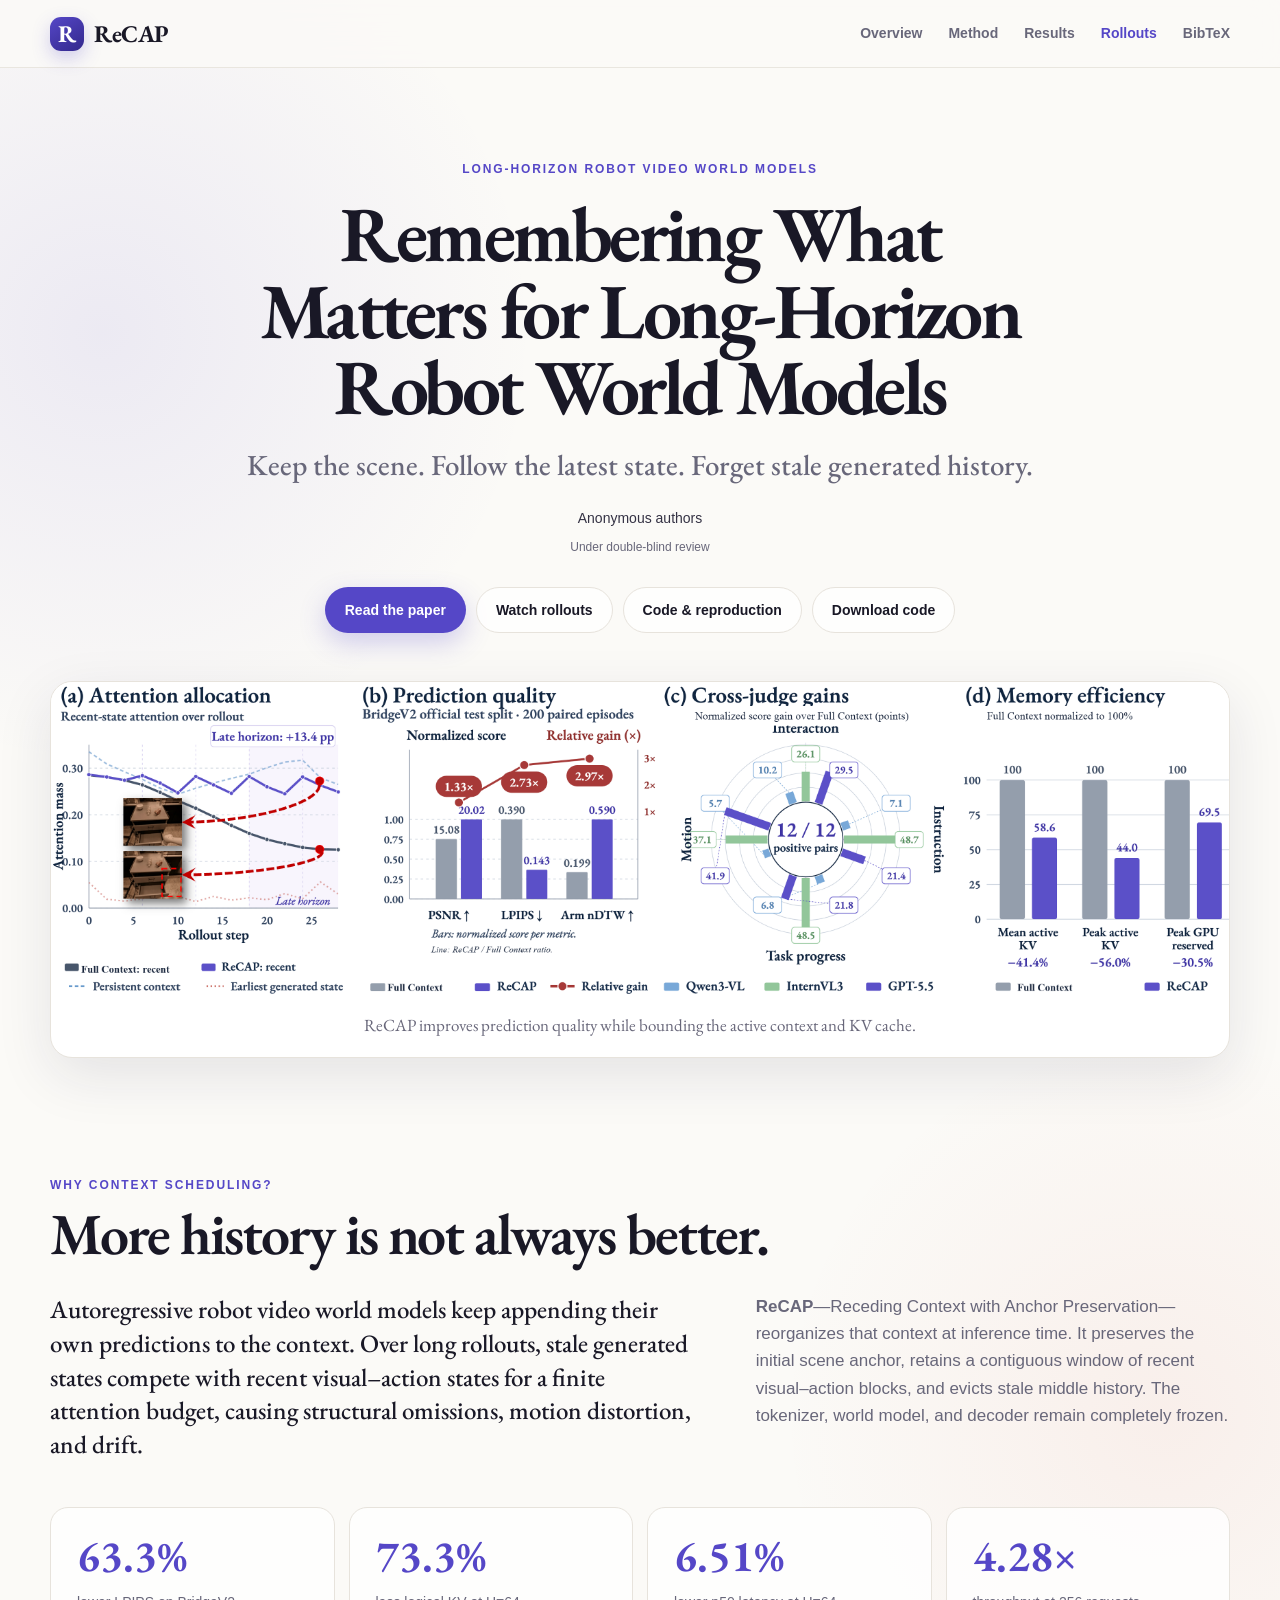
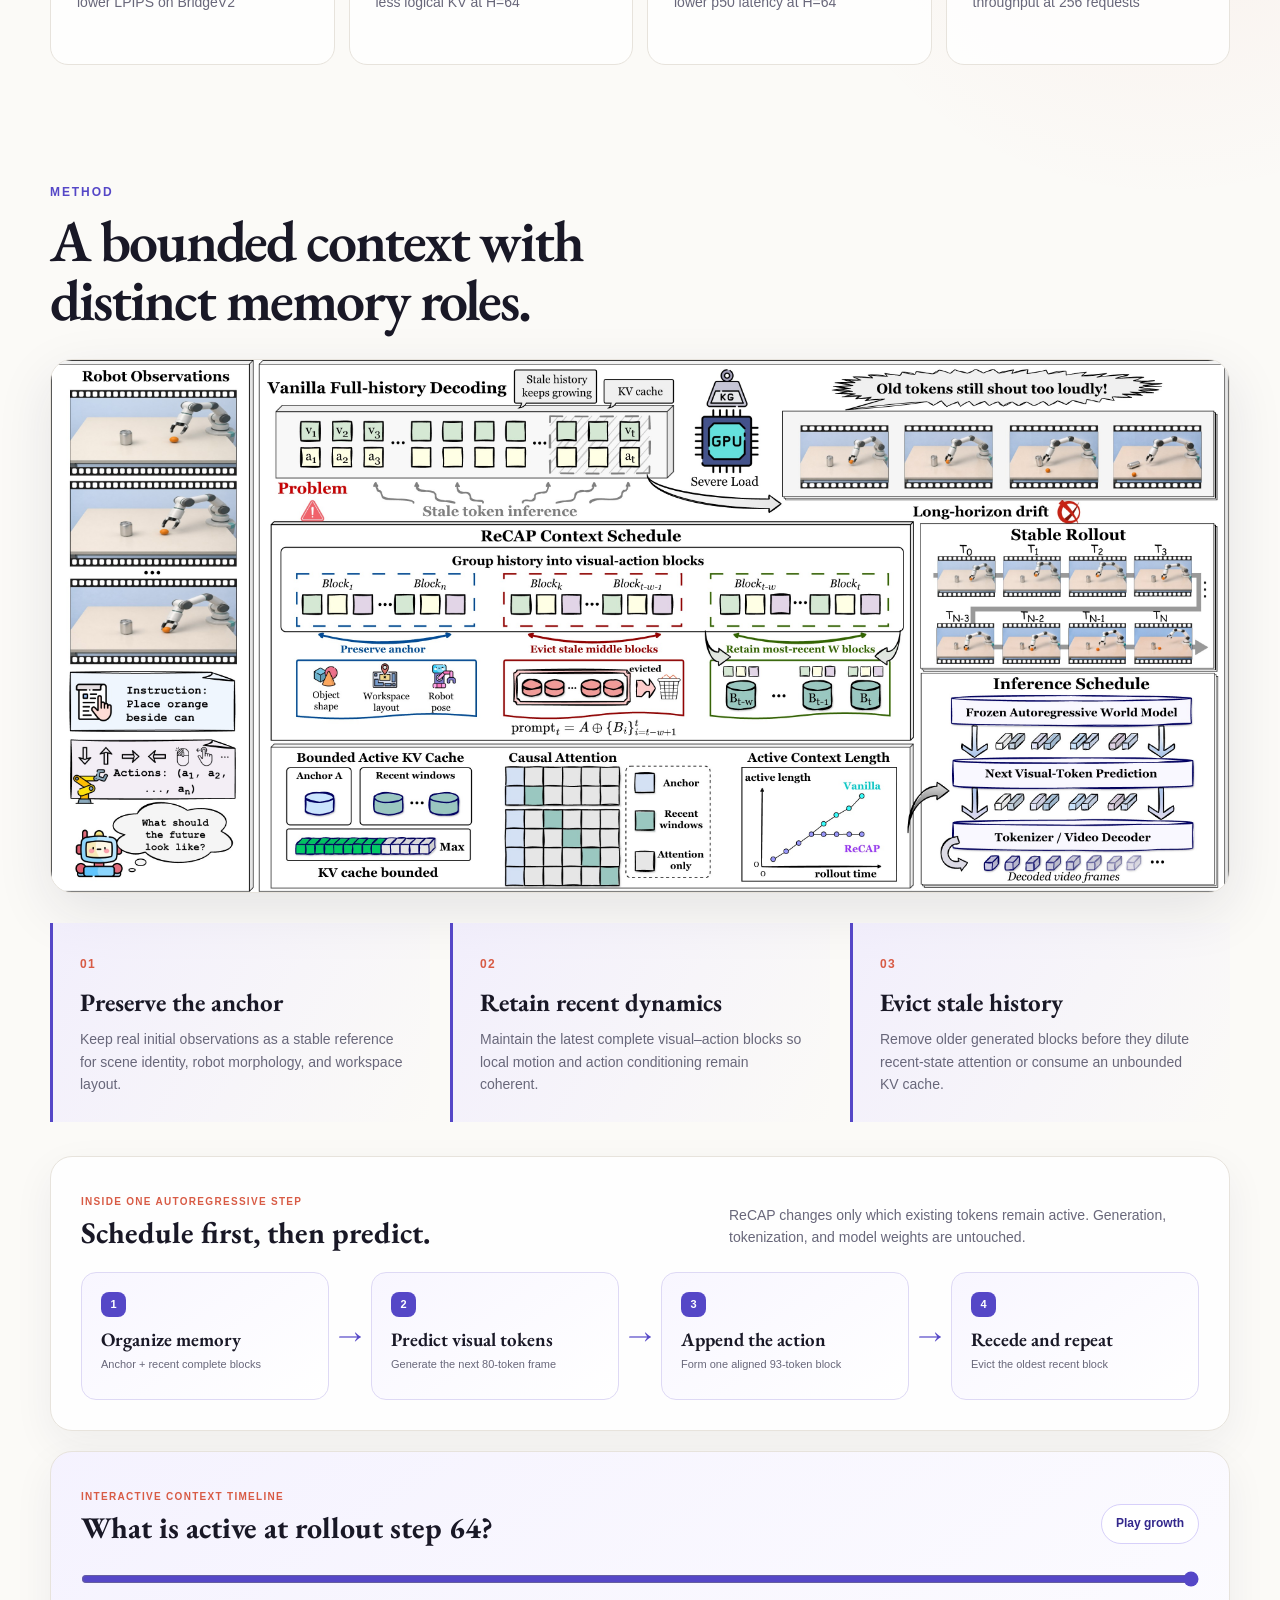
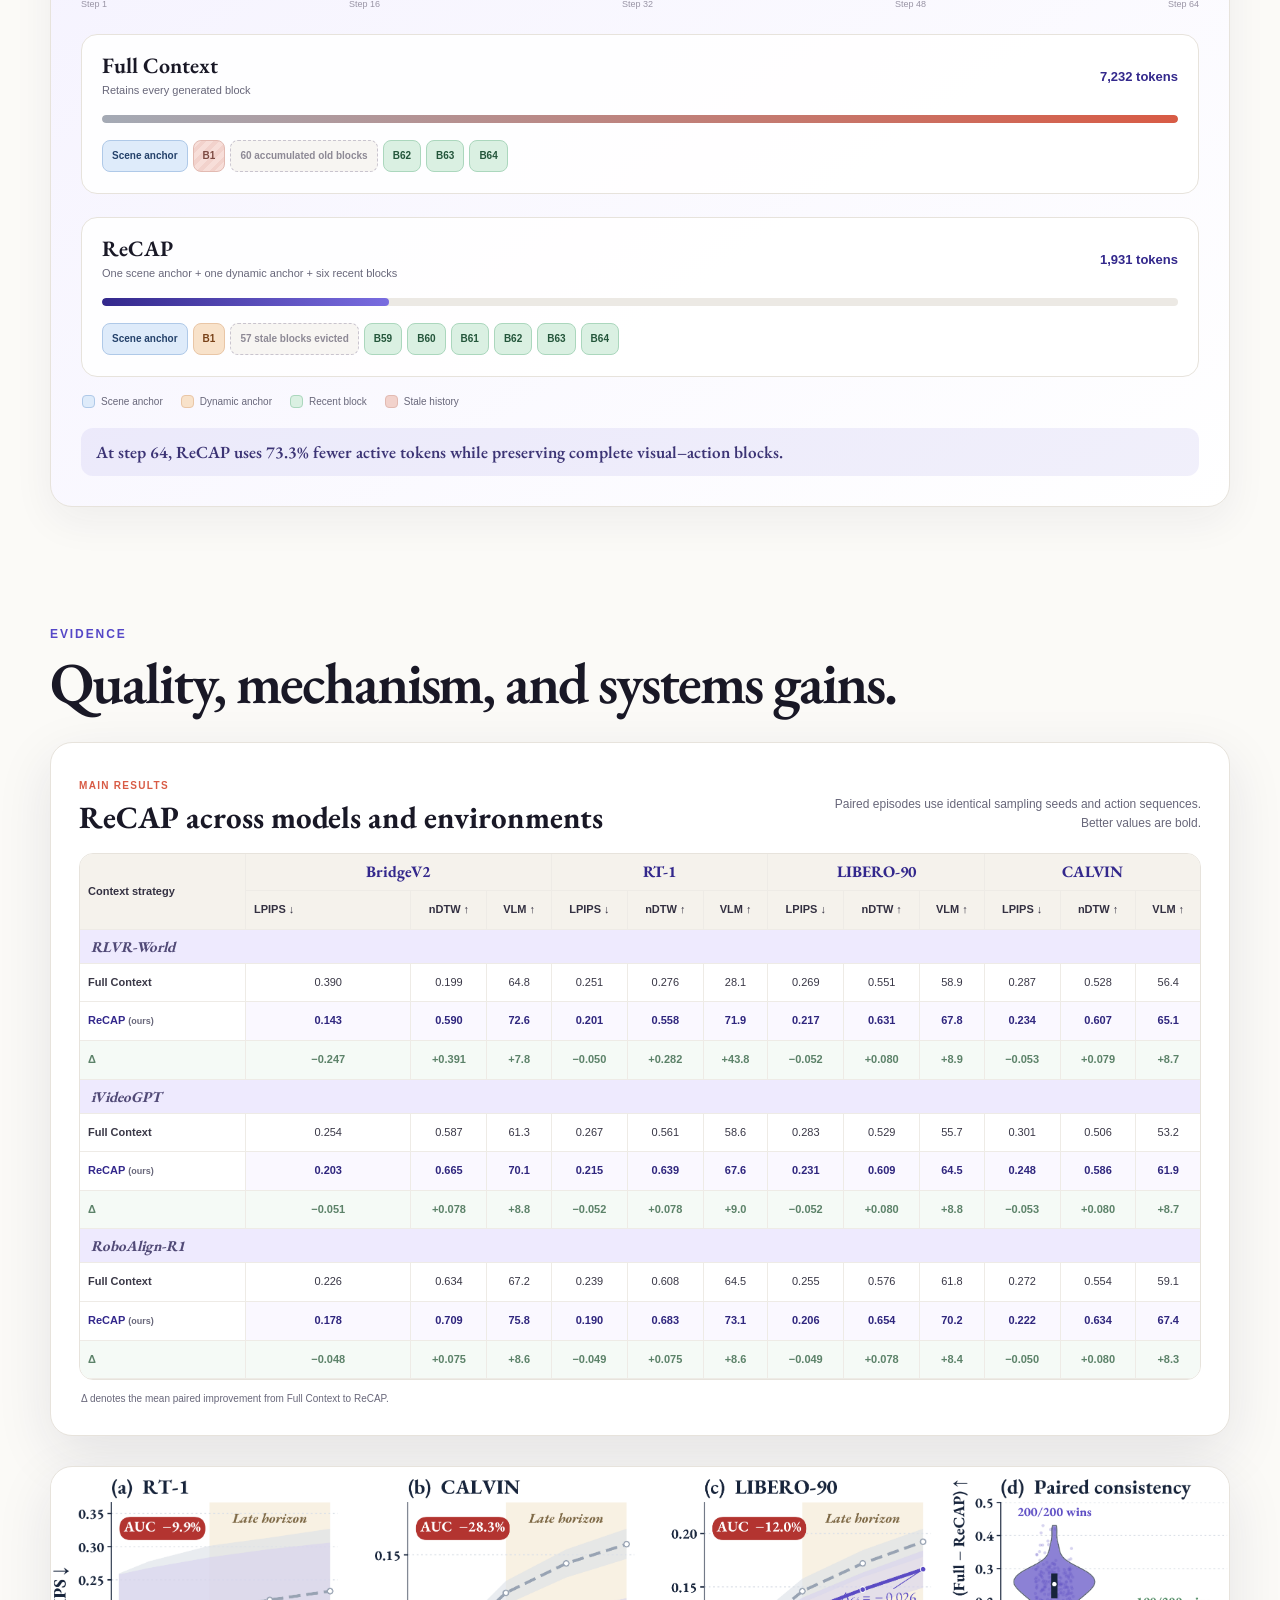
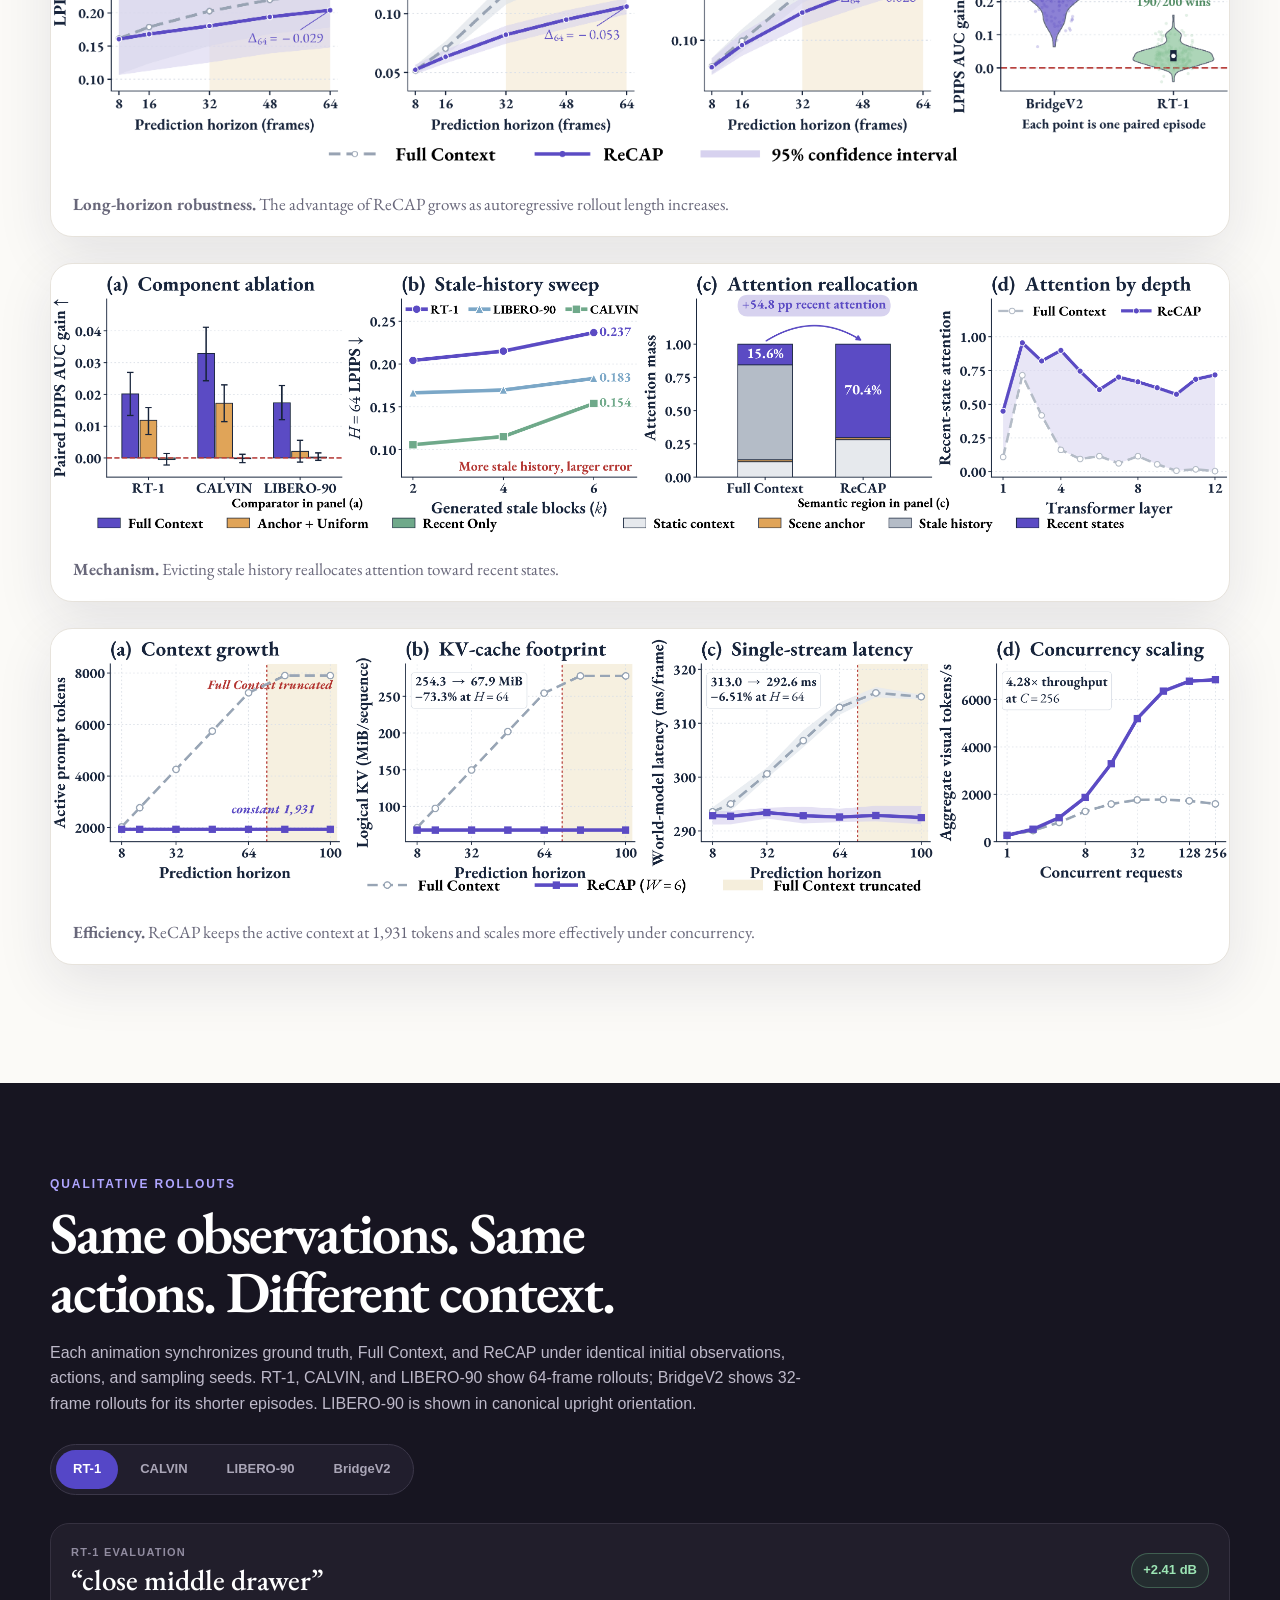
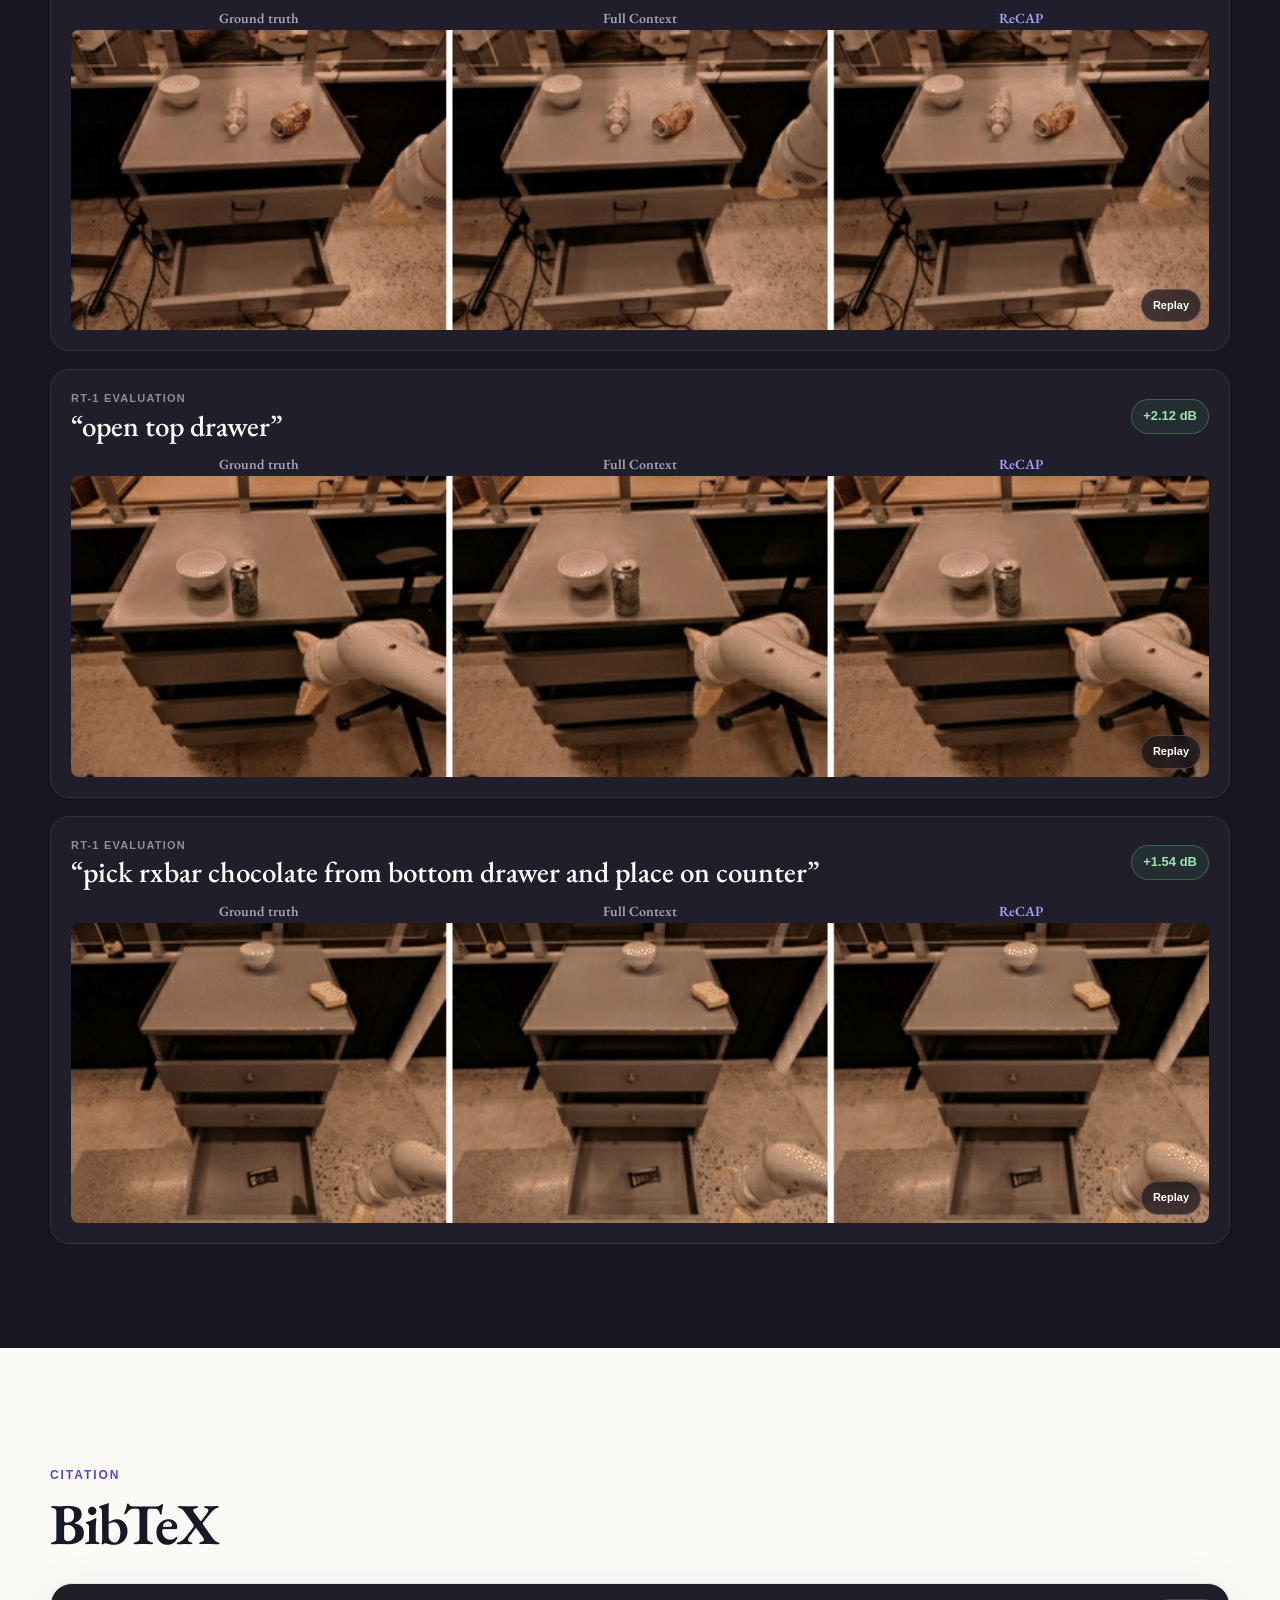
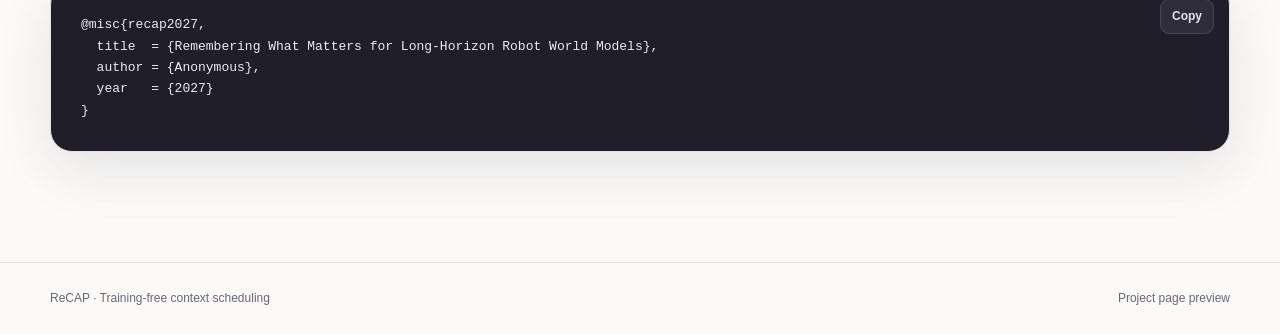
==== commit 84a81c69: "Update anonymous paper and code navigation" ====
--- a/site/index.html
+++ b/site/index.html
@@ -37,7 +37,8 @@
       <div class="hero-actions">
         <a class="button button-primary" href="paper.pdf">Read the paper</a>
         <a class="button button-secondary" href="#rollouts">Watch rollouts</a>
-        <a class="button button-secondary" href="../README.md">Code &amp; reproduction</a>
+        <a class="button button-secondary" href="https://anonymous.4open.science/r/ReCAP-003B/">Code &amp; reproduction</a>
+      <a class="button button-secondary" href="downloads/ReCAP-code.zip">Download code</a>
       </div>
       <figure class="hero-figure reveal">
         <img src="assets/teaser.png" alt="Overview of ReCAP gains in attention, prediction quality, VLM judging, and memory efficiency">
